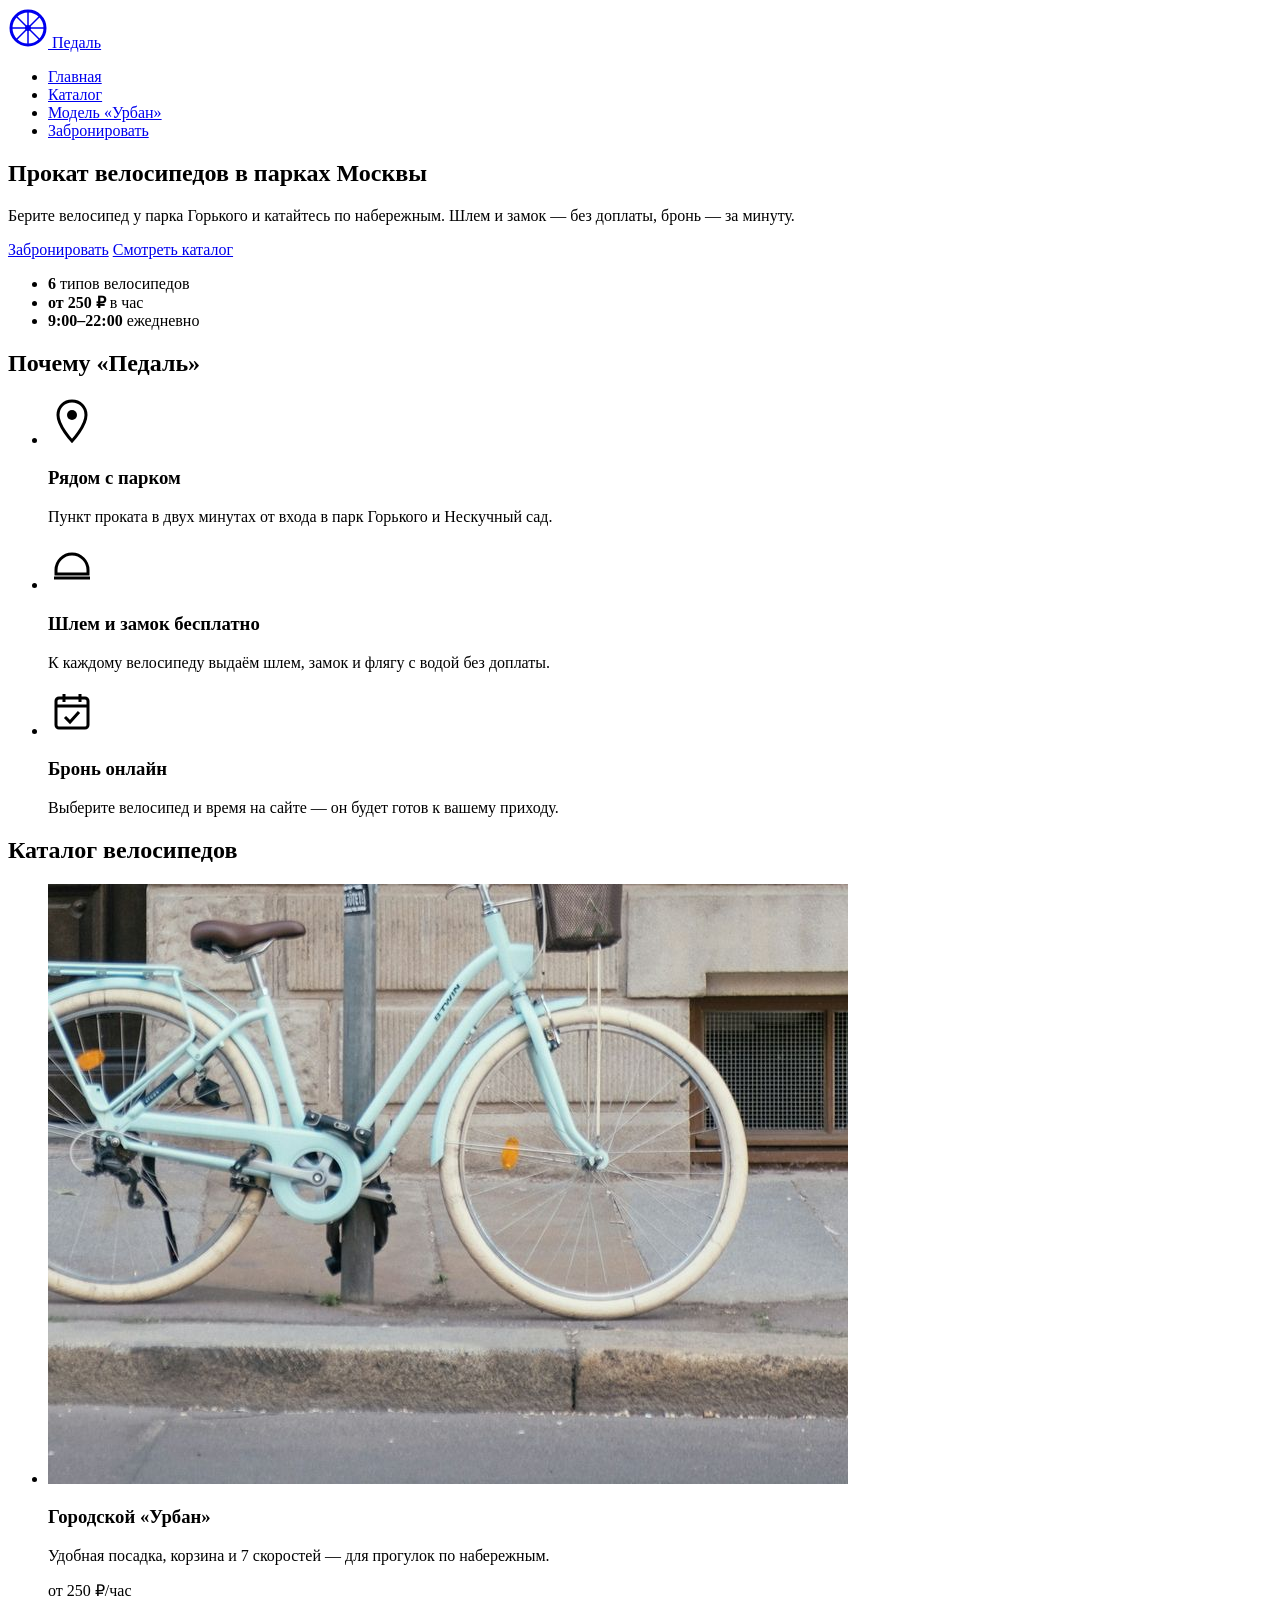
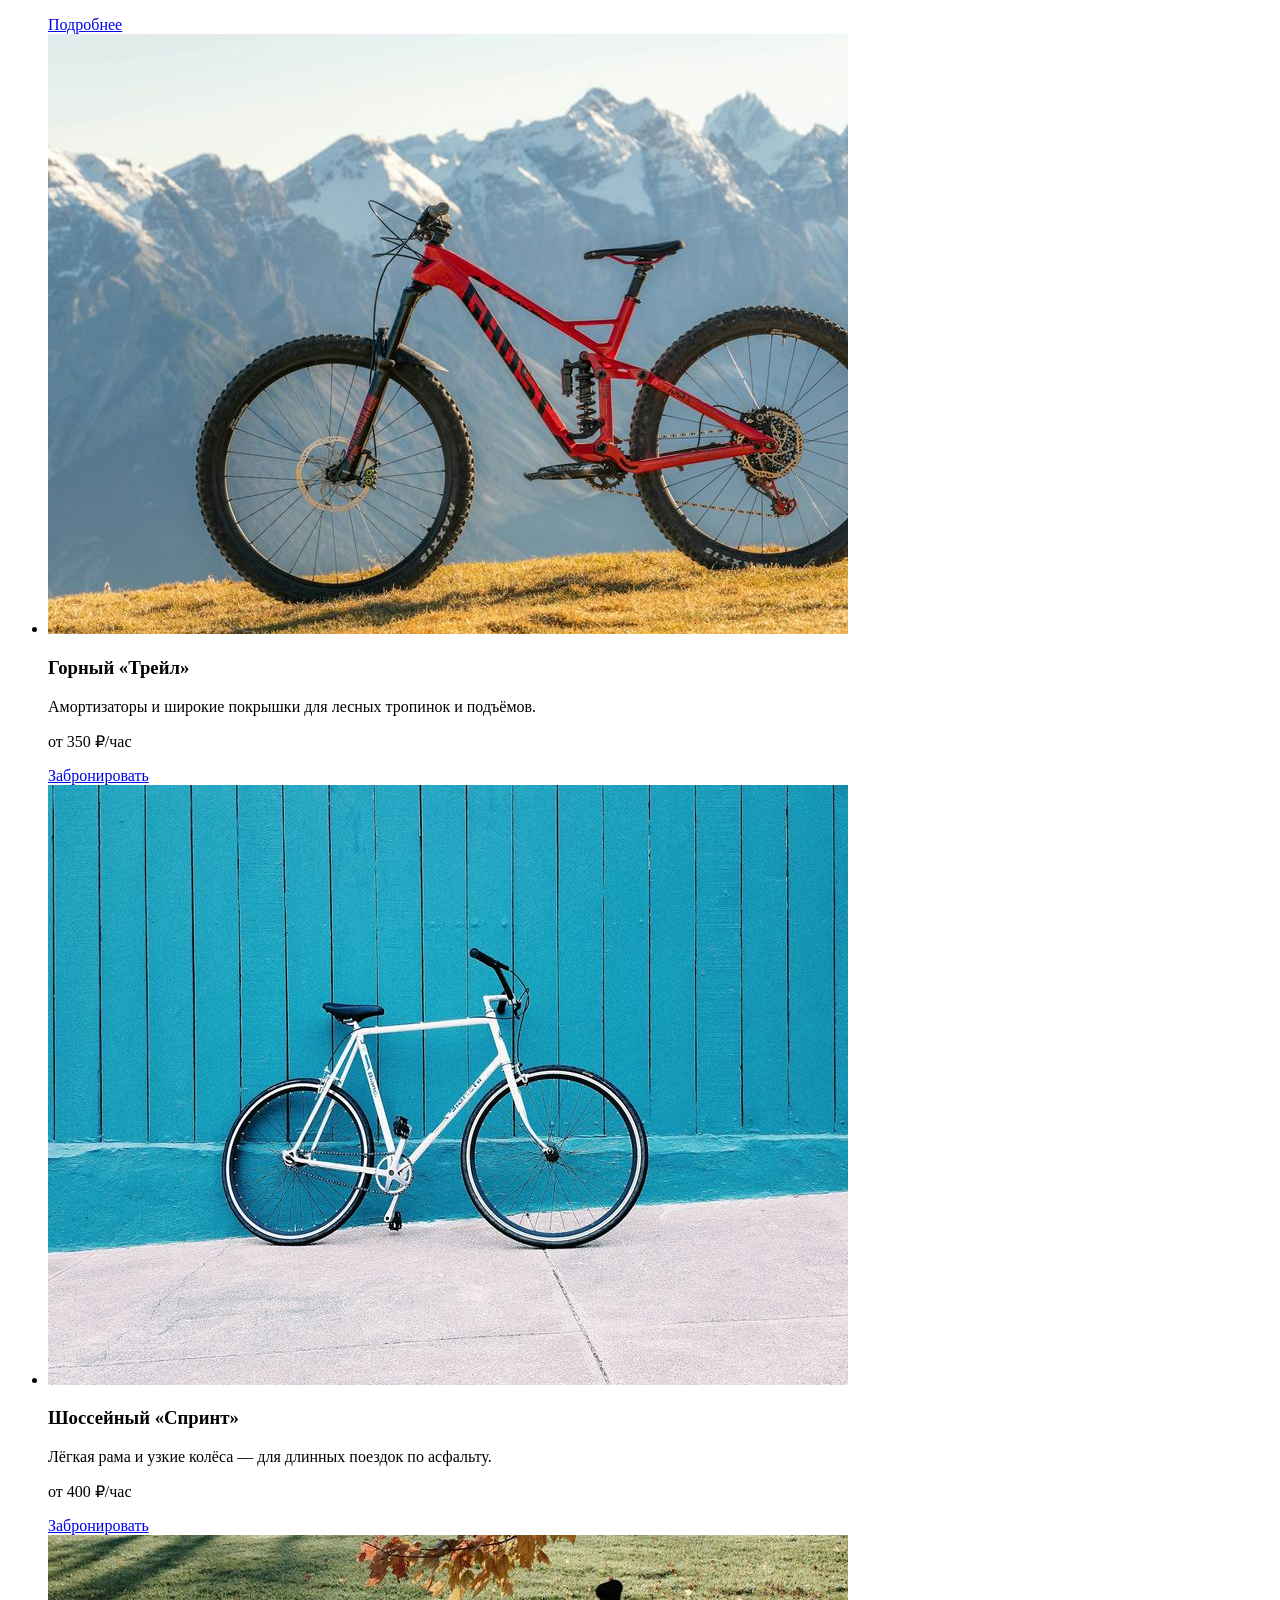
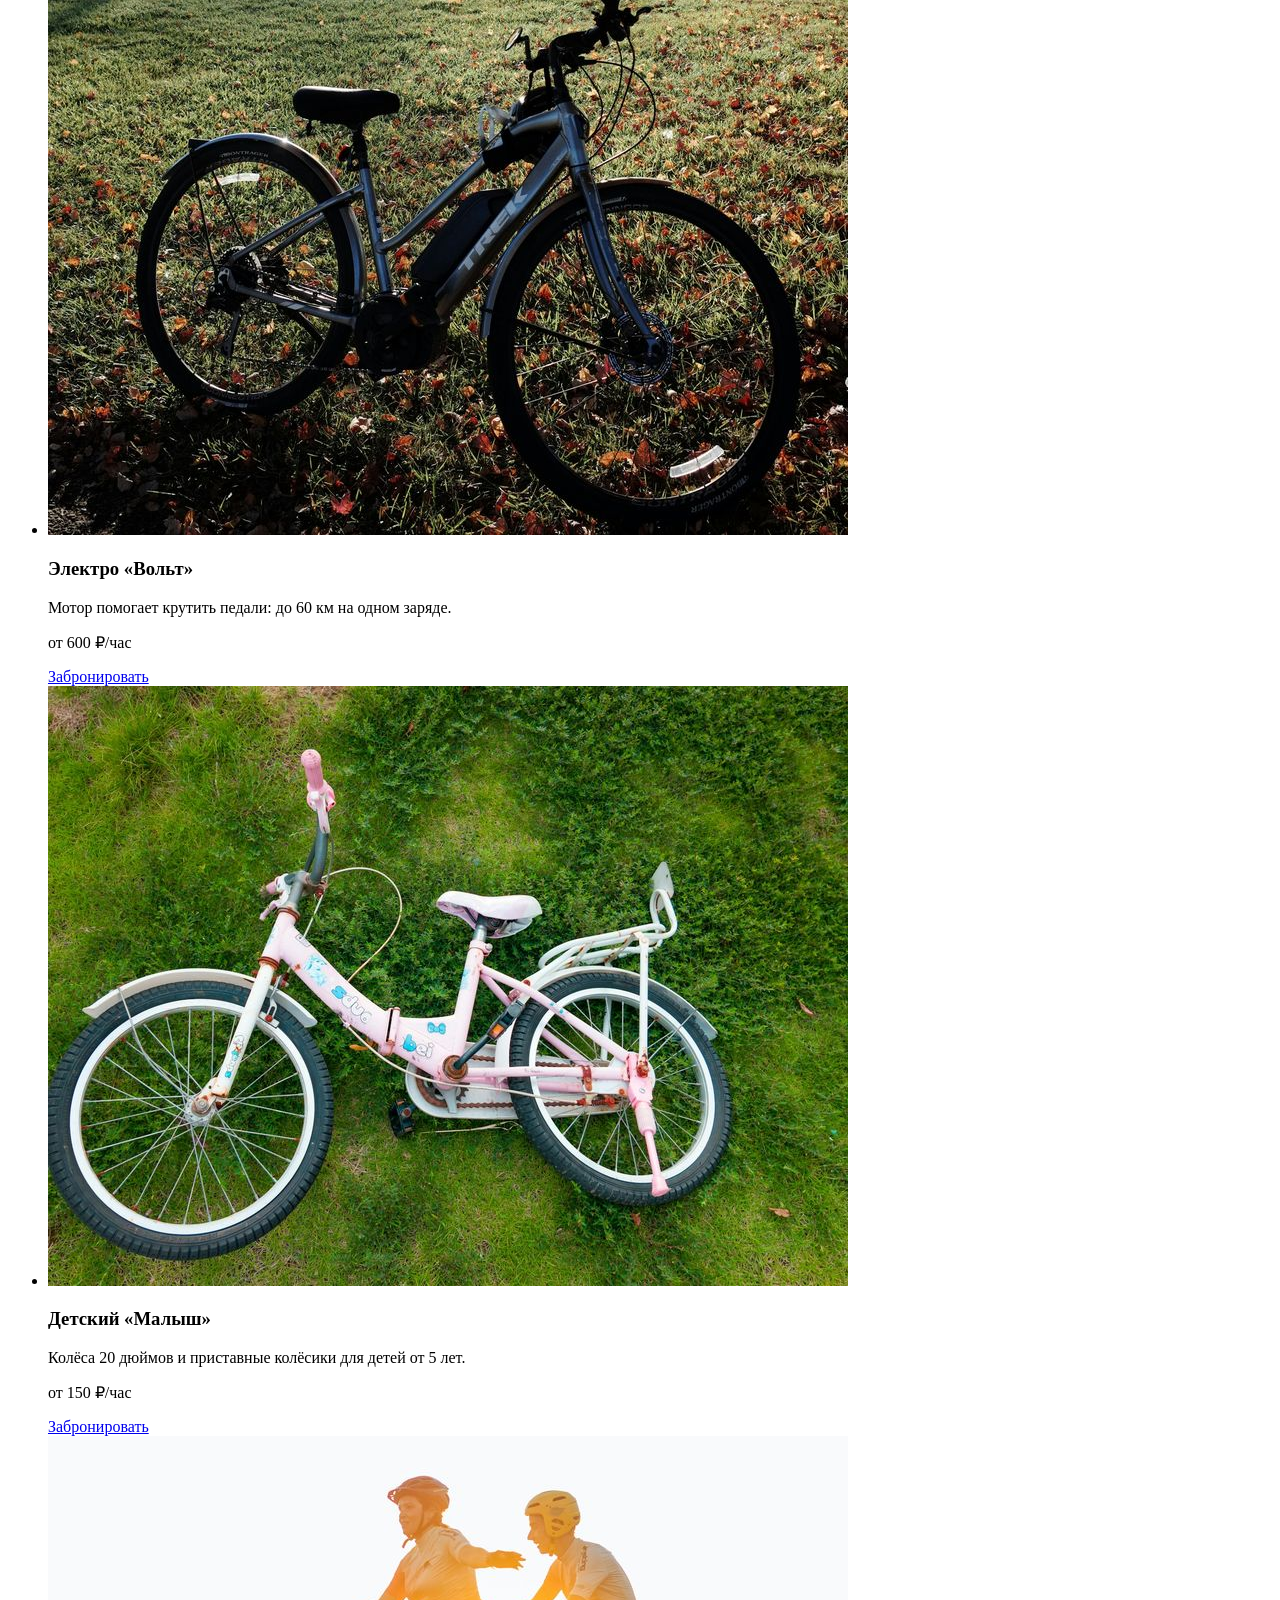
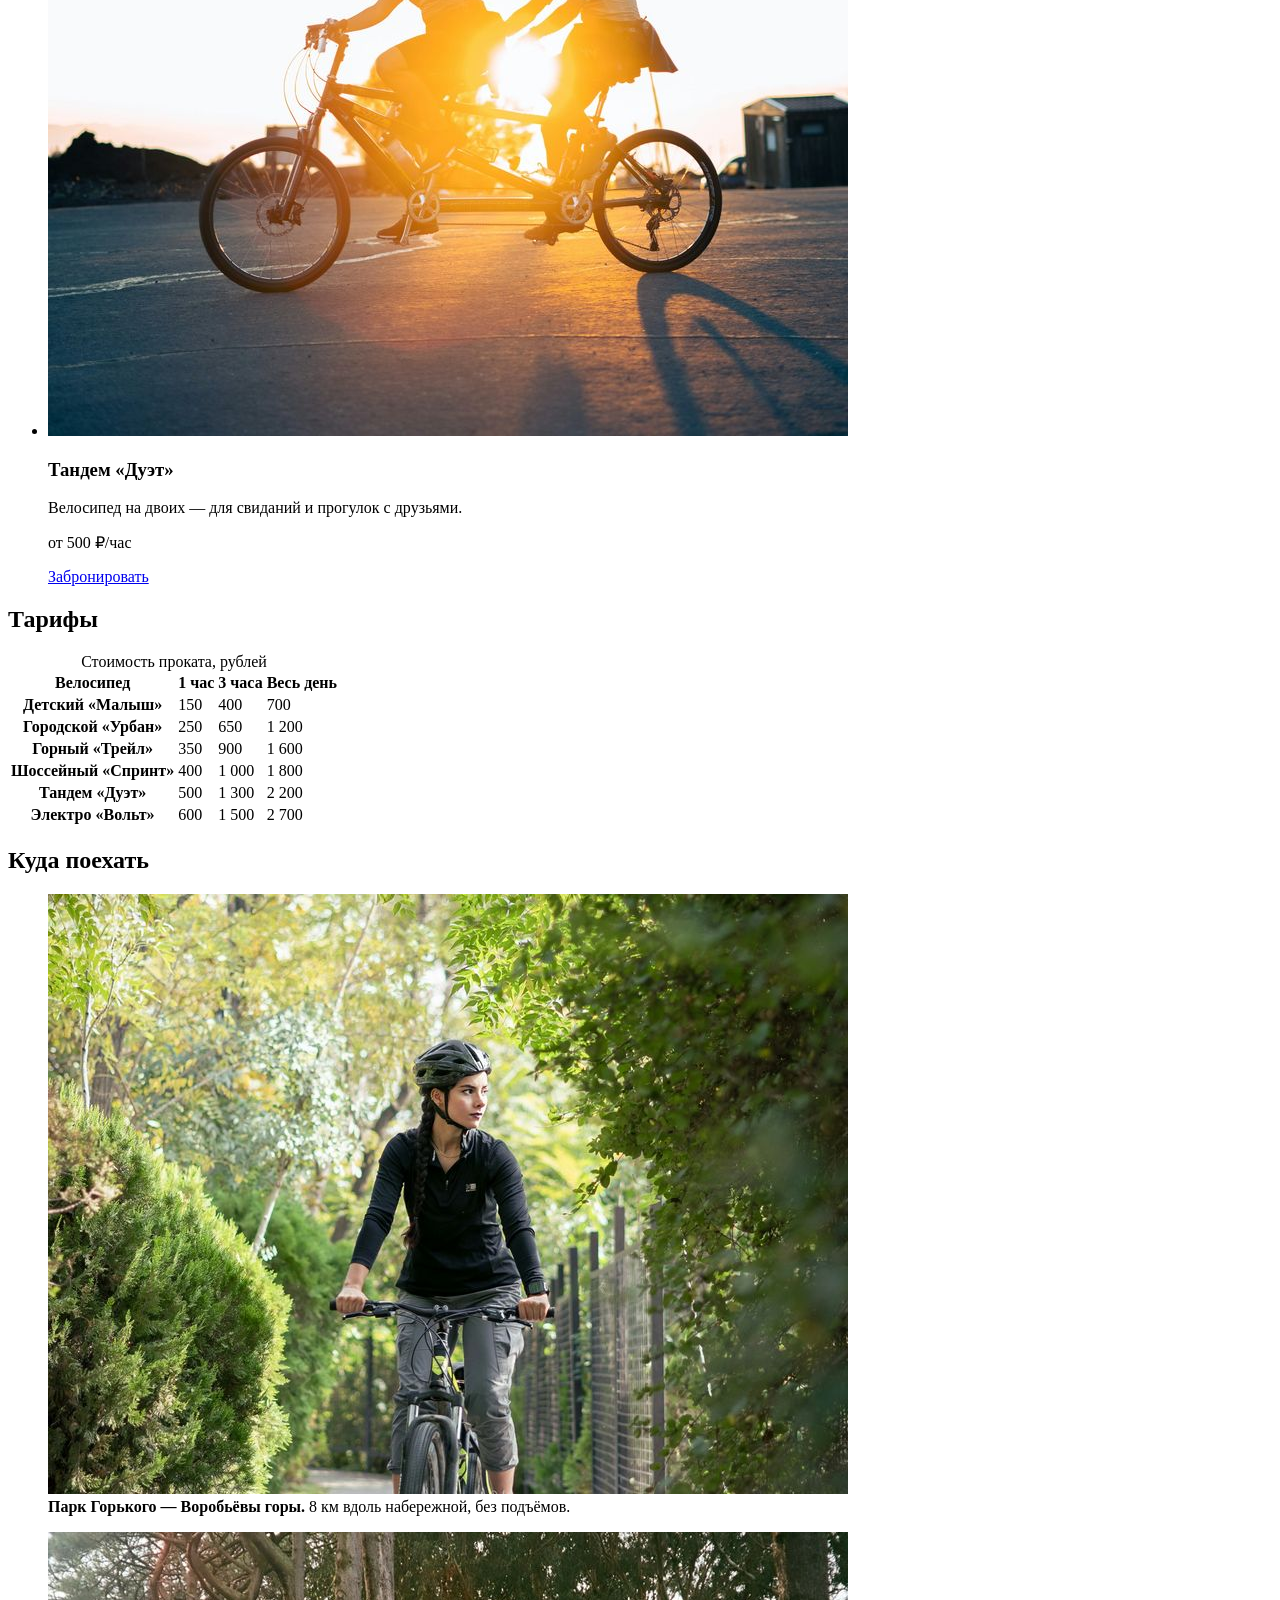
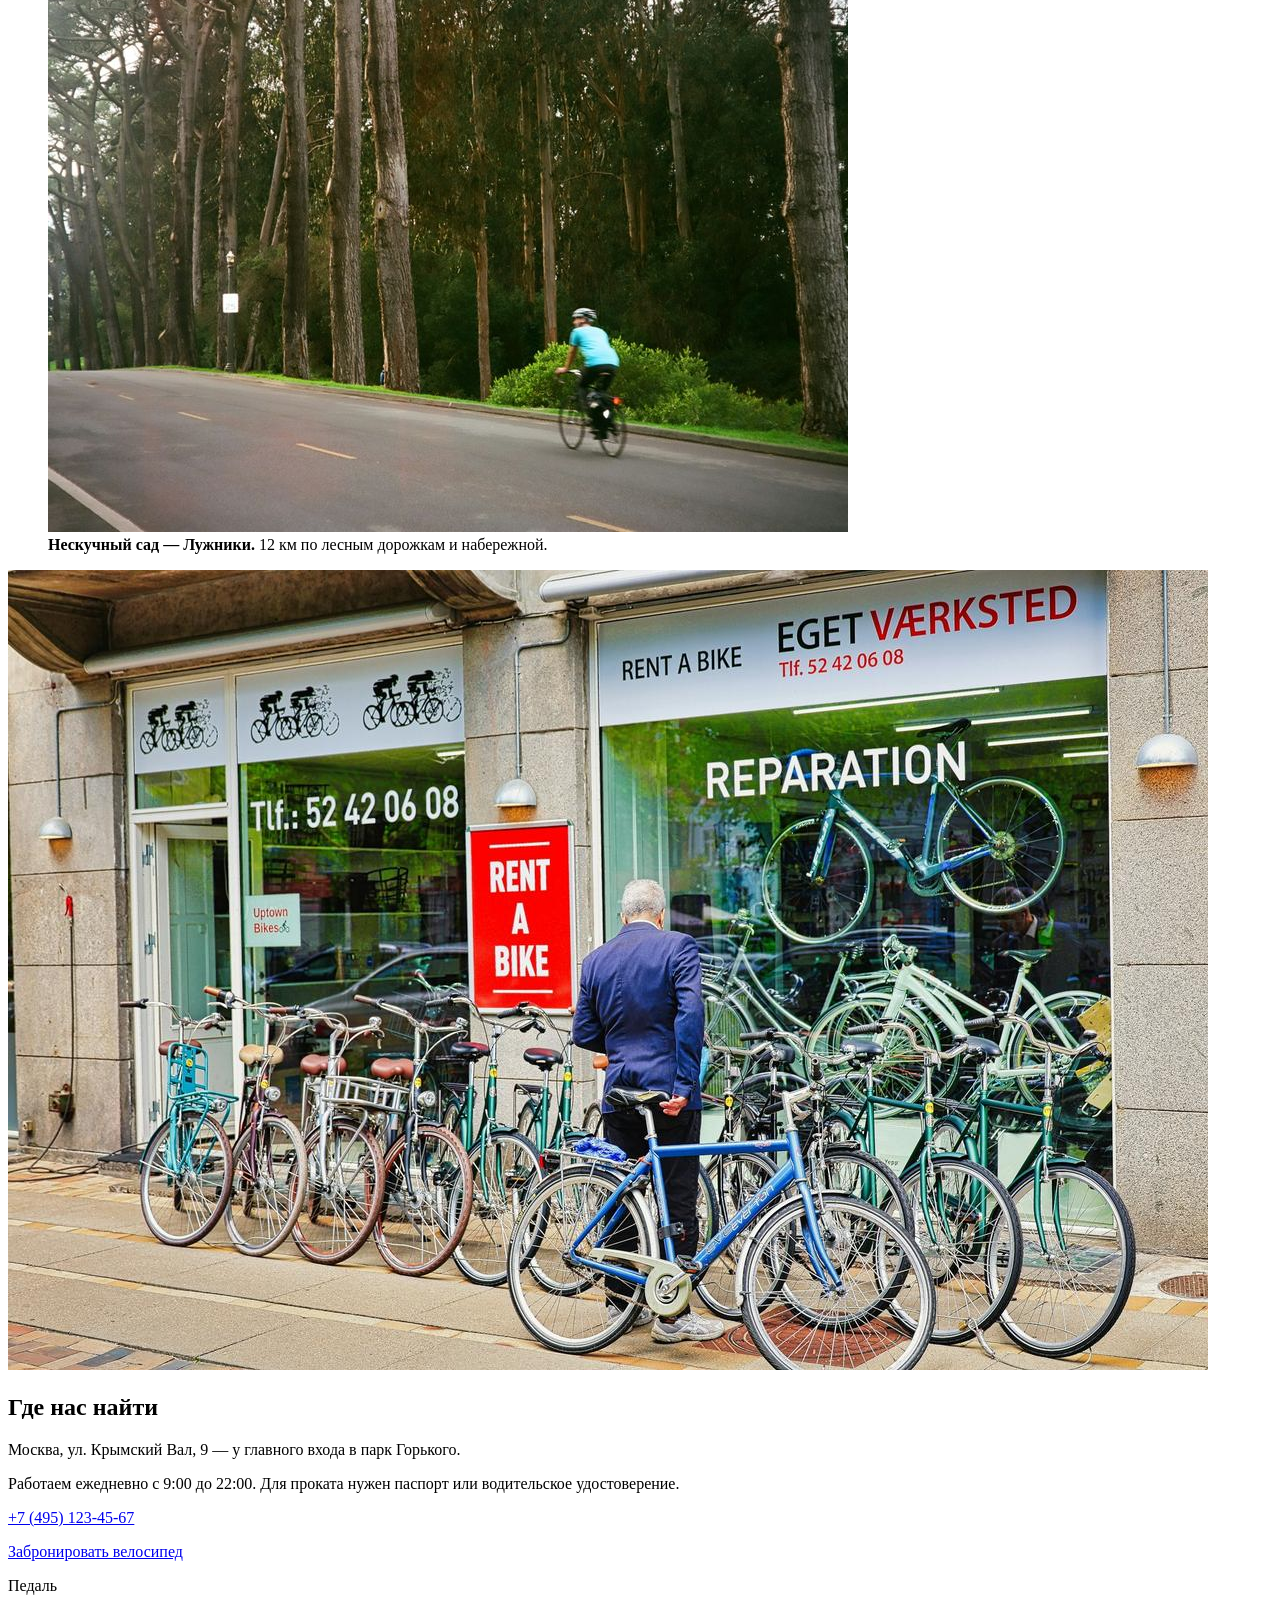
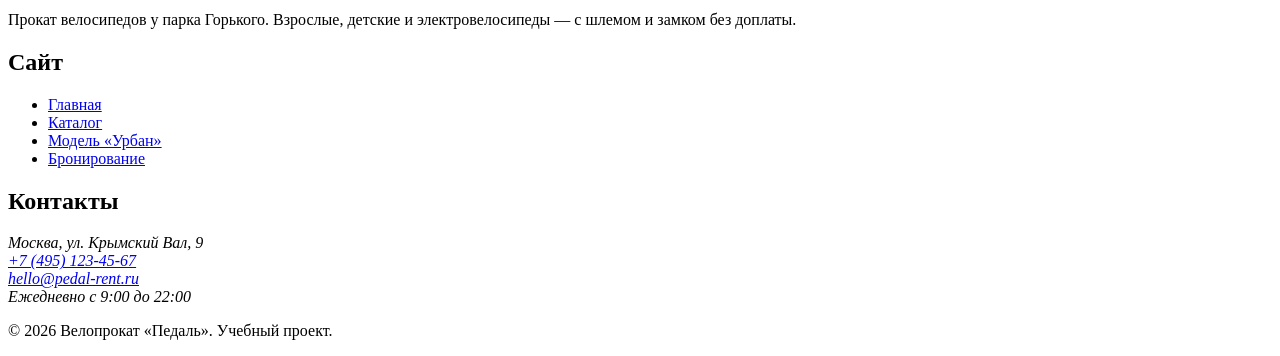
==== index.html @ 9c1953a8 "Структура проекта: главная страница и изображения" ====
<!DOCTYPE html>
<html lang="ru">
<head>
  <meta charset="utf-8">
  <meta name="viewport" content="width=device-width, initial-scale=1">
  <meta name="description" content="Велопрокат «Педаль» у парка Горького: городские, горные, детские и электровелосипеды. Онлайн-бронирование.">
  <title>Педаль — прокат велосипедов в Москве</title>
</head>
<body>
  <header class="header">
    <div class="container header-inner">
      <a class="logo" href="index.html" aria-label="Педаль — на главную">
        <svg class="logo-wheel" width="40" height="40" viewBox="0 0 40 40" aria-hidden="true">
          <circle cx="20" cy="20" r="17" fill="none" stroke="currentColor" stroke-width="3"/>
          <circle cx="20" cy="20" r="3" fill="currentColor"/>
          <path d="M20 3v34M3 20h34M8 8l24 24M32 8L8 32" stroke="currentColor" stroke-width="1.5"/>
        </svg>
        <span class="logo-text">Педаль</span>
      </a>
      <nav class="nav" aria-label="Основное меню">
        <ul class="nav-list">
          <li><a class="nav-link" href="index.html" aria-current="page">Главная</a></li>
          <li><a class="nav-link" href="index.html#catalog">Каталог</a></li>
          <li><a class="nav-link" href="bike.html">Модель «Урбан»</a></li>
          <li><a class="nav-link nav-link-accent" href="booking.html">Забронировать</a></li>
        </ul>
      </nav>
    </div>
  </header>

  <main id="main">
    <section class="hero" aria-labelledby="hero-title">
      <div class="container hero-inner">
        <h1 class="hero-title" id="hero-title">Прокат велосипедов в парках Москвы</h1>
        <p class="hero-text">Берите велосипед у парка Горького и катайтесь по набережным. Шлем и замок — без доплаты, бронь — за минуту.</p>
        <div class="hero-buttons">
          <a class="button button-accent" href="booking.html">Забронировать</a>
          <a class="button button-light" href="#catalog">Смотреть каталог</a>
        </div>
        <ul class="hero-facts">
          <li><b>6</b> типов велосипедов</li>
          <li><b>от 250 ₽</b> в час</li>
          <li><b>9:00–22:00</b> ежедневно</li>
        </ul>
      </div>
    </section>

    <section class="section advantages" aria-labelledby="advantages-title">
      <div class="container">
        <h2 class="section-title" id="advantages-title">Почему «Педаль»</h2>
        <ul class="advantages-list">
          <li class="advantage">
            <svg class="advantage-icon" width="48" height="48" viewBox="0 0 48 48" aria-hidden="true">
              <path d="M24 4c-8 0-14 6-14 14 0 11 14 26 14 26s14-15 14-26c0-8-6-14-14-14z" fill="none" stroke="currentColor" stroke-width="3"/>
              <circle cx="24" cy="18" r="5" fill="currentColor"/>
            </svg>
            <h3 class="advantage-title">Рядом с парком</h3>
            <p class="advantage-text">Пункт проката в двух минутах от входа в парк Горького и Нескучный сад.</p>
          </li>
          <li class="advantage">
            <svg class="advantage-icon" width="48" height="48" viewBox="0 0 48 48" aria-hidden="true">
              <path d="M8 28a16 16 0 0 1 32 0v4H8z" fill="none" stroke="currentColor" stroke-width="3"/>
              <path d="M6 36h36" stroke="currentColor" stroke-width="3"/>
            </svg>
            <h3 class="advantage-title">Шлем и замок бесплатно</h3>
            <p class="advantage-text">К каждому велосипеду выдаём шлем, замок и флягу с водой без доплаты.</p>
          </li>
          <li class="advantage">
            <svg class="advantage-icon" width="48" height="48" viewBox="0 0 48 48" aria-hidden="true">
              <rect x="8" y="10" width="32" height="30" rx="3" fill="none" stroke="currentColor" stroke-width="3"/>
              <path d="M8 18h32M16 6v8M32 6v8M17 29l5 5 9-10" fill="none" stroke="currentColor" stroke-width="3"/>
            </svg>
            <h3 class="advantage-title">Бронь онлайн</h3>
            <p class="advantage-text">Выберите велосипед и время на сайте — он будет готов к вашему приходу.</p>
          </li>
        </ul>
      </div>
    </section>

    <section class="section catalog" id="catalog" aria-labelledby="catalog-title">
      <div class="container">
        <h2 class="section-title" id="catalog-title">Каталог велосипедов</h2>
        <ul class="catalog-grid">
          <li>
            <article class="bike-card">
              <img class="bike-card-image" src="images/bike-city.jpg" alt="Мятный городской велосипед с корзиной у дома" width="800" height="600" loading="lazy">
              <div class="bike-card-body">
                <h3 class="bike-card-title">Городской «Урбан»</h3>
                <p class="bike-card-text">Удобная посадка, корзина и 7 скоростей — для прогулок по набережным.</p>
                <p class="bike-card-price">от 250 ₽/час</p>
                <a class="button button-small" href="bike.html">Подробнее</a>
              </div>
            </article>
          </li>
          <li>
            <article class="bike-card">
              <img class="bike-card-image" src="images/bike-mountain.jpg" alt="Красный горный велосипед на фоне гор" width="800" height="600" loading="lazy">
              <div class="bike-card-body">
                <h3 class="bike-card-title">Горный «Трейл»</h3>
                <p class="bike-card-text">Амортизаторы и широкие покрышки для лесных тропинок и подъёмов.</p>
                <p class="bike-card-price">от 350 ₽/час</p>
                <a class="button button-small button-outline" href="booking.html">Забронировать</a>
              </div>
            </article>
          </li>
          <li>
            <article class="bike-card">
              <img class="bike-card-image" src="images/bike-road.jpg" alt="Белый шоссейный велосипед у бирюзовой стены" width="800" height="600" loading="lazy">
              <div class="bike-card-body">
                <h3 class="bike-card-title">Шоссейный «Спринт»</h3>
                <p class="bike-card-text">Лёгкая рама и узкие колёса — для длинных поездок по асфальту.</p>
                <p class="bike-card-price">от 400 ₽/час</p>
                <a class="button button-small button-outline" href="booking.html">Забронировать</a>
              </div>
            </article>
          </li>
          <li>
            <article class="bike-card">
              <img class="bike-card-image" src="images/bike-electric.jpg" alt="Электровелосипед под деревом с осенней листвой" width="800" height="600" loading="lazy">
              <div class="bike-card-body">
                <h3 class="bike-card-title">Электро «Вольт»</h3>
                <p class="bike-card-text">Мотор помогает крутить педали: до 60 км на одном заряде.</p>
                <p class="bike-card-price">от 600 ₽/час</p>
                <a class="button button-small button-outline" href="booking.html">Забронировать</a>
              </div>
            </article>
          </li>
          <li>
            <article class="bike-card">
              <img class="bike-card-image" src="images/bike-kids.jpg" alt="Розовый детский велосипед на траве" width="800" height="600" loading="lazy">
              <div class="bike-card-body">
                <h3 class="bike-card-title">Детский «Малыш»</h3>
                <p class="bike-card-text">Колёса 20 дюймов и приставные колёсики для детей от 5 лет.</p>
                <p class="bike-card-price">от 150 ₽/час</p>
                <a class="button button-small button-outline" href="booking.html">Забронировать</a>
              </div>
            </article>
          </li>
          <li>
            <article class="bike-card">
              <img class="bike-card-image" src="images/bike-tandem.jpg" alt="Пара едет на тандеме на закате" width="800" height="600" loading="lazy">
              <div class="bike-card-body">
                <h3 class="bike-card-title">Тандем «Дуэт»</h3>
                <p class="bike-card-text">Велосипед на двоих — для свиданий и прогулок с друзьями.</p>
                <p class="bike-card-price">от 500 ₽/час</p>
                <a class="button button-small button-outline" href="booking.html">Забронировать</a>
              </div>
            </article>
          </li>
        </ul>
      </div>
    </section>

    <section class="section tariffs" aria-labelledby="tariffs-title">
      <div class="container">
        <h2 class="section-title" id="tariffs-title">Тарифы</h2>
        <div class="table-wrap">
          <table class="tariffs-table">
            <caption>Стоимость проката, рублей</caption>
            <thead>
              <tr>
                <th scope="col">Велосипед</th>
                <th scope="col">1 час</th>
                <th scope="col">3 часа</th>
                <th scope="col">Весь день</th>
              </tr>
            </thead>
            <tbody>
              <tr><th scope="row">Детский «Малыш»</th><td>150</td><td>400</td><td>700</td></tr>
              <tr><th scope="row">Городской «Урбан»</th><td>250</td><td>650</td><td>1 200</td></tr>
              <tr><th scope="row">Горный «Трейл»</th><td>350</td><td>900</td><td>1 600</td></tr>
              <tr><th scope="row">Шоссейный «Спринт»</th><td>400</td><td>1 000</td><td>1 800</td></tr>
              <tr><th scope="row">Тандем «Дуэт»</th><td>500</td><td>1 300</td><td>2 200</td></tr>
              <tr><th scope="row">Электро «Вольт»</th><td>600</td><td>1 500</td><td>2 700</td></tr>
            </tbody>
          </table>
        </div>
      </div>
    </section>

    <section class="section routes" aria-labelledby="routes-title">
      <div class="container">
        <h2 class="section-title" id="routes-title">Куда поехать</h2>
        <div class="routes-grid">
          <figure class="route">
            <img src="images/route-park.jpg" alt="Девушка в шлеме едет на велосипеде по зелёной аллее" width="800" height="600" loading="lazy">
            <figcaption><b>Парк Горького — Воробьёвы горы.</b> 8 км вдоль набережной, без подъёмов.</figcaption>
          </figure>
          <figure class="route">
            <img src="images/route-forest.jpg" alt="Велосипедист на дороге среди высоких деревьев" width="800" height="600" loading="lazy">
            <figcaption><b>Нескучный сад — Лужники.</b> 12 км по лесным дорожкам и набережной.</figcaption>
          </figure>
        </div>
      </div>
    </section>

    <section class="section point" id="contacts" aria-labelledby="point-title">
      <div class="container point-inner">
        <img class="point-image" src="images/point.jpg" alt="Пункт проката с велосипедами у входа" width="1200" height="800" loading="lazy">
        <div class="point-info">
          <h2 class="section-title" id="point-title">Где нас найти</h2>
          <p>Москва, ул. Крымский Вал, 9 — у главного входа в парк Горького.</p>
          <p>Работаем ежедневно с 9:00 до 22:00. Для проката нужен паспорт или водительское удостоверение.</p>
          <p><a class="text-link" href="tel:+74951234567">+7 (495) 123-45-67</a></p>
          <a class="button" href="booking.html">Забронировать велосипед</a>
        </div>
      </div>
    </section>
  </main>

  <footer class="footer">
    <div class="container footer-inner">
      <div class="footer-col">
        <p class="footer-logo">Педаль</p>
        <p class="footer-text">Прокат велосипедов у парка Горького. Взрослые, детские и электровелосипеды — с шлемом и замком без доплаты.</p>
      </div>
      <nav class="footer-col" aria-label="Ссылки в подвале">
        <h2 class="footer-title">Сайт</h2>
        <ul class="footer-list">
          <li><a class="footer-link" href="index.html">Главная</a></li>
          <li><a class="footer-link" href="index.html#catalog">Каталог</a></li>
          <li><a class="footer-link" href="bike.html">Модель «Урбан»</a></li>
          <li><a class="footer-link" href="booking.html">Бронирование</a></li>
        </ul>
      </nav>
      <div class="footer-col">
        <h2 class="footer-title">Контакты</h2>
        <address class="footer-address">
          Москва, ул. Крымский Вал, 9<br>
          <a class="footer-link" href="tel:+74951234567">+7 (495) 123-45-67</a><br>
          <a class="footer-link" href="mailto:hello@pedal-rent.ru">hello@pedal-rent.ru</a><br>
          Ежедневно с 9:00 до 22:00
        </address>
      </div>
    </div>
    <p class="copyright">© 2026 Велопрокат «Педаль». Учебный проект.</p>
  </footer>
</body>
</html>
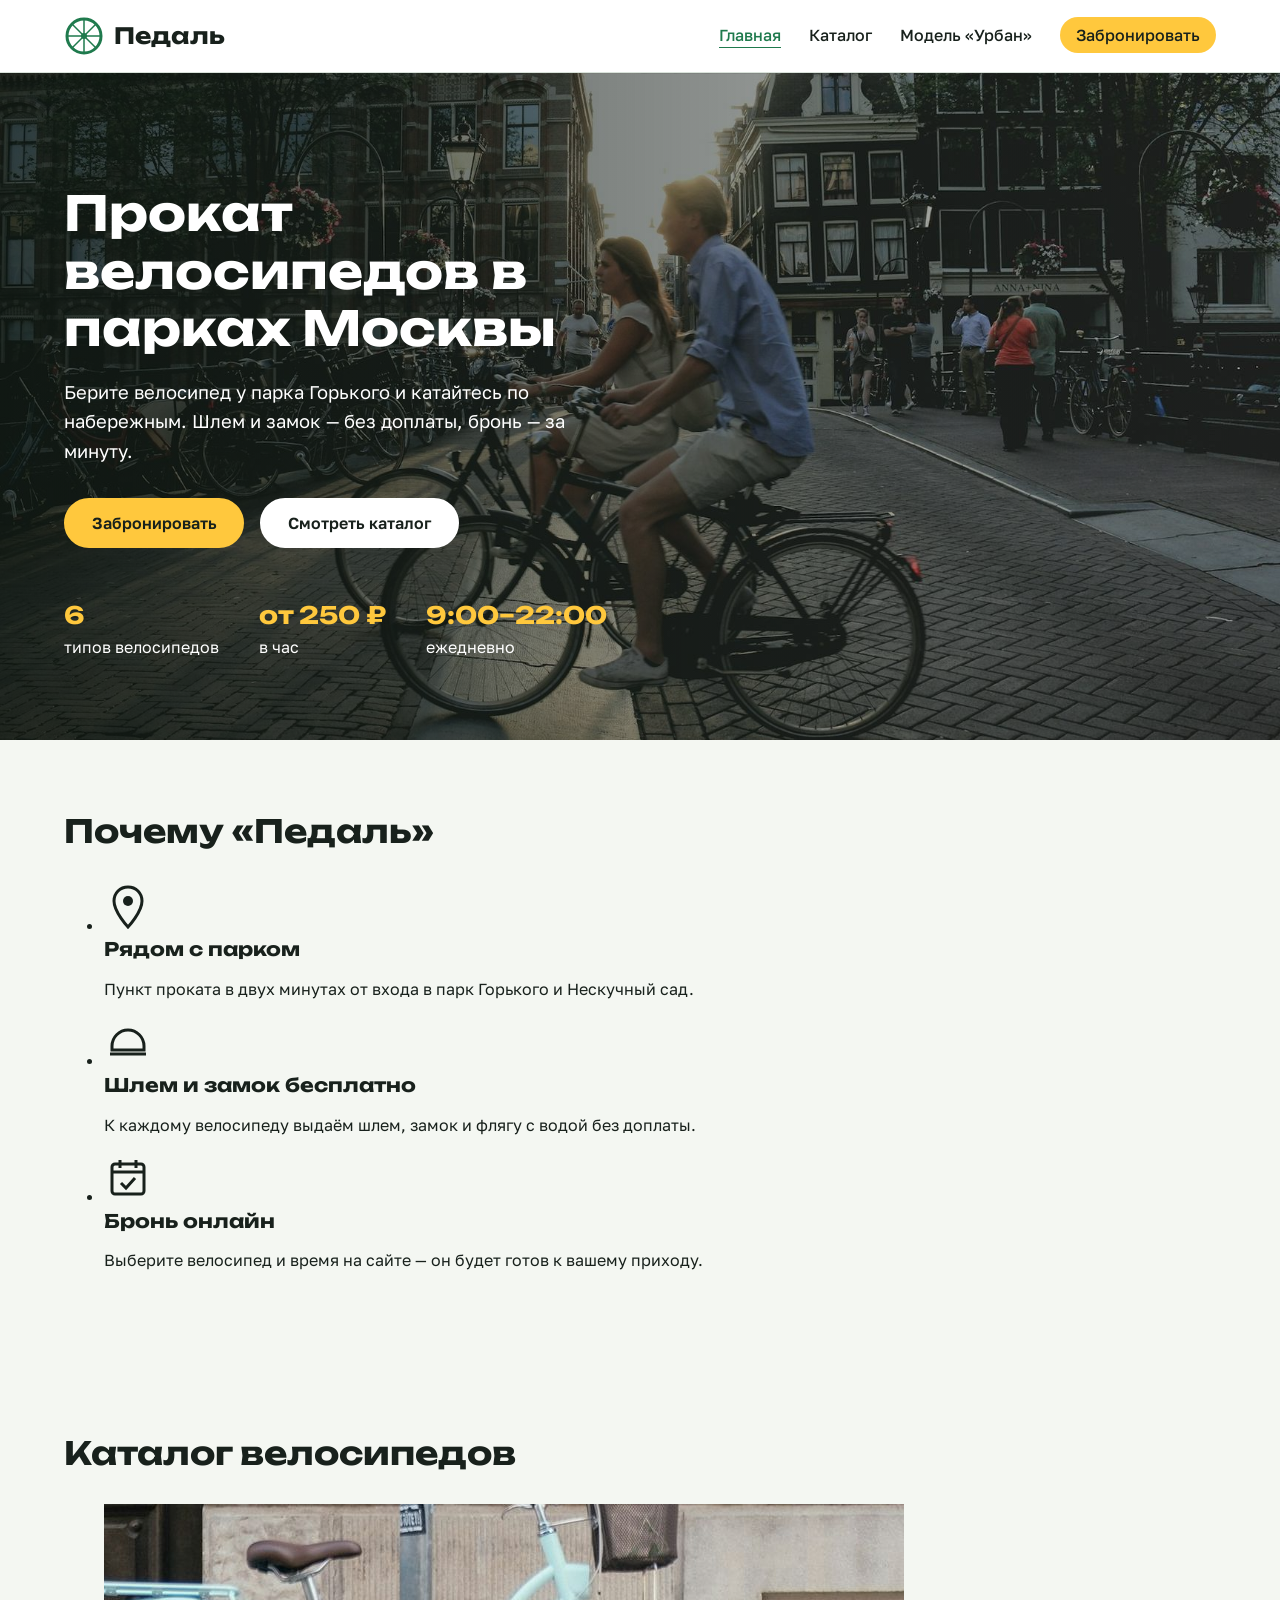
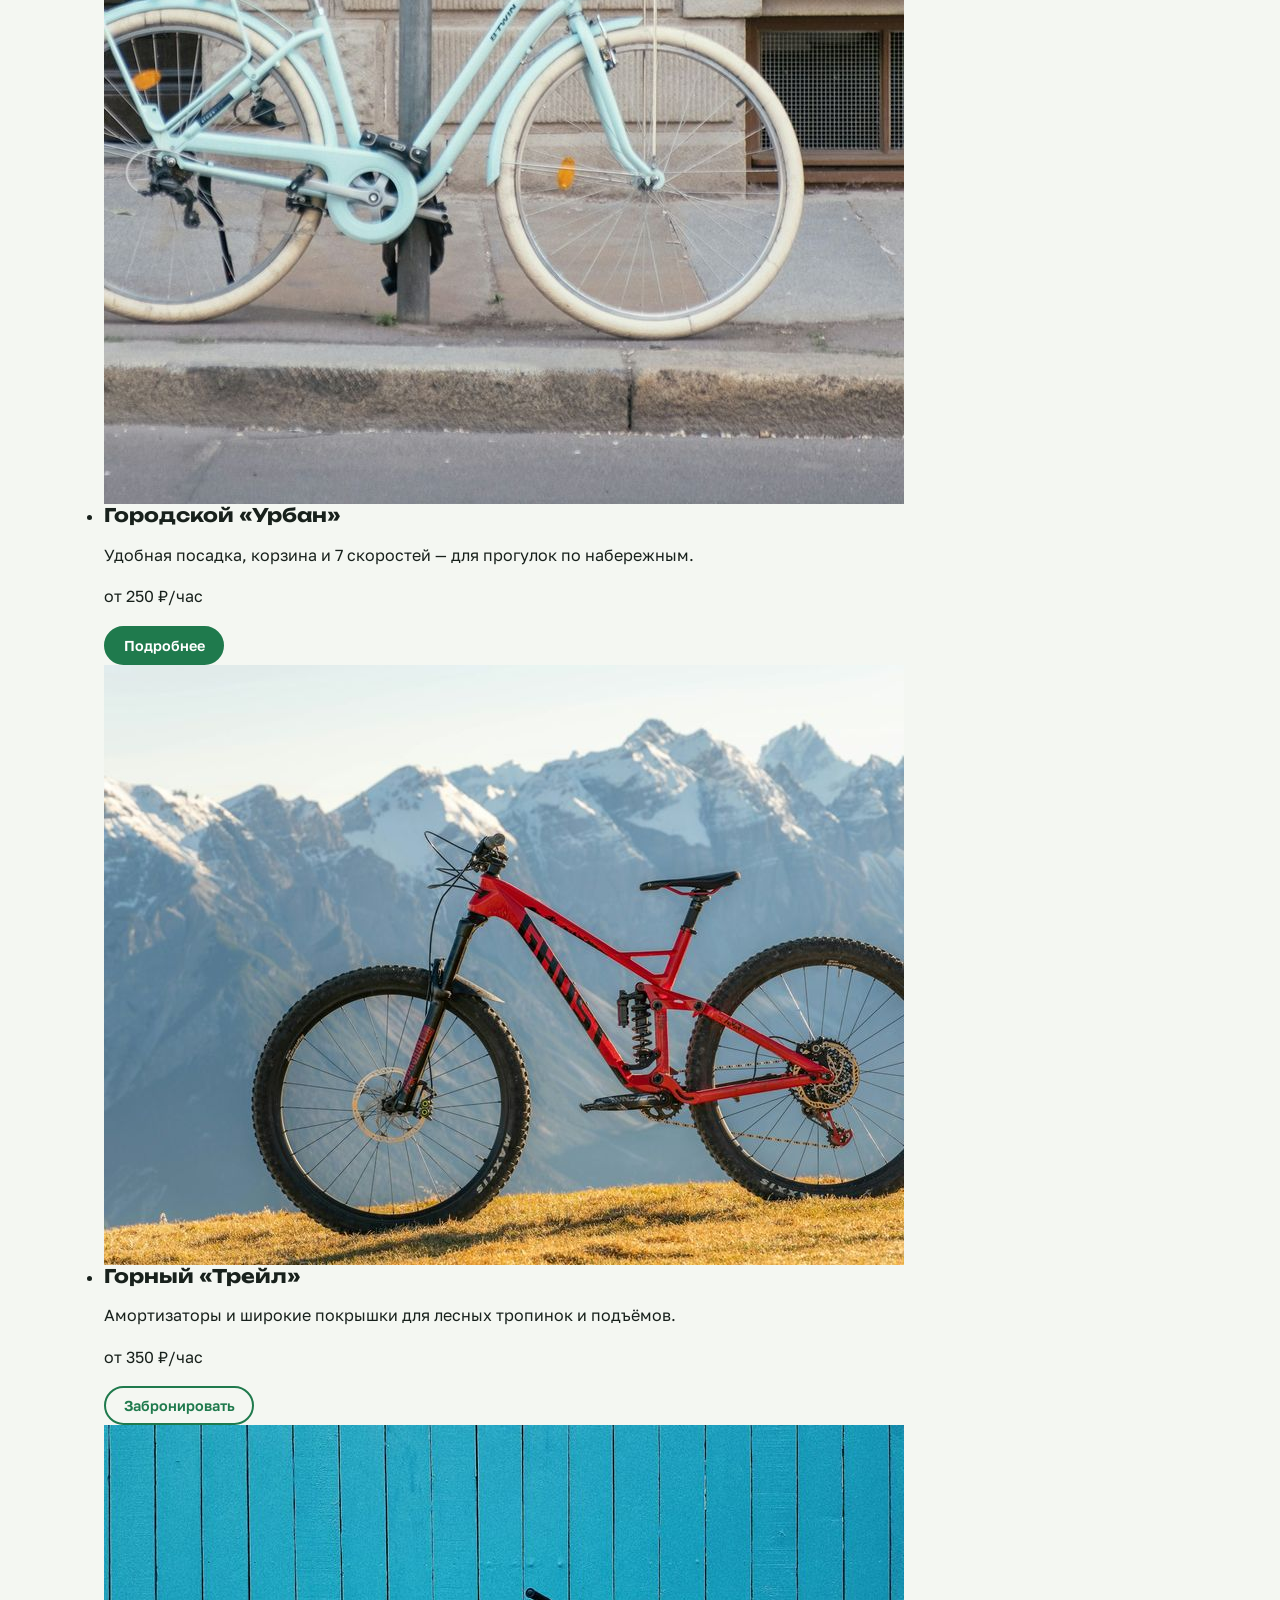
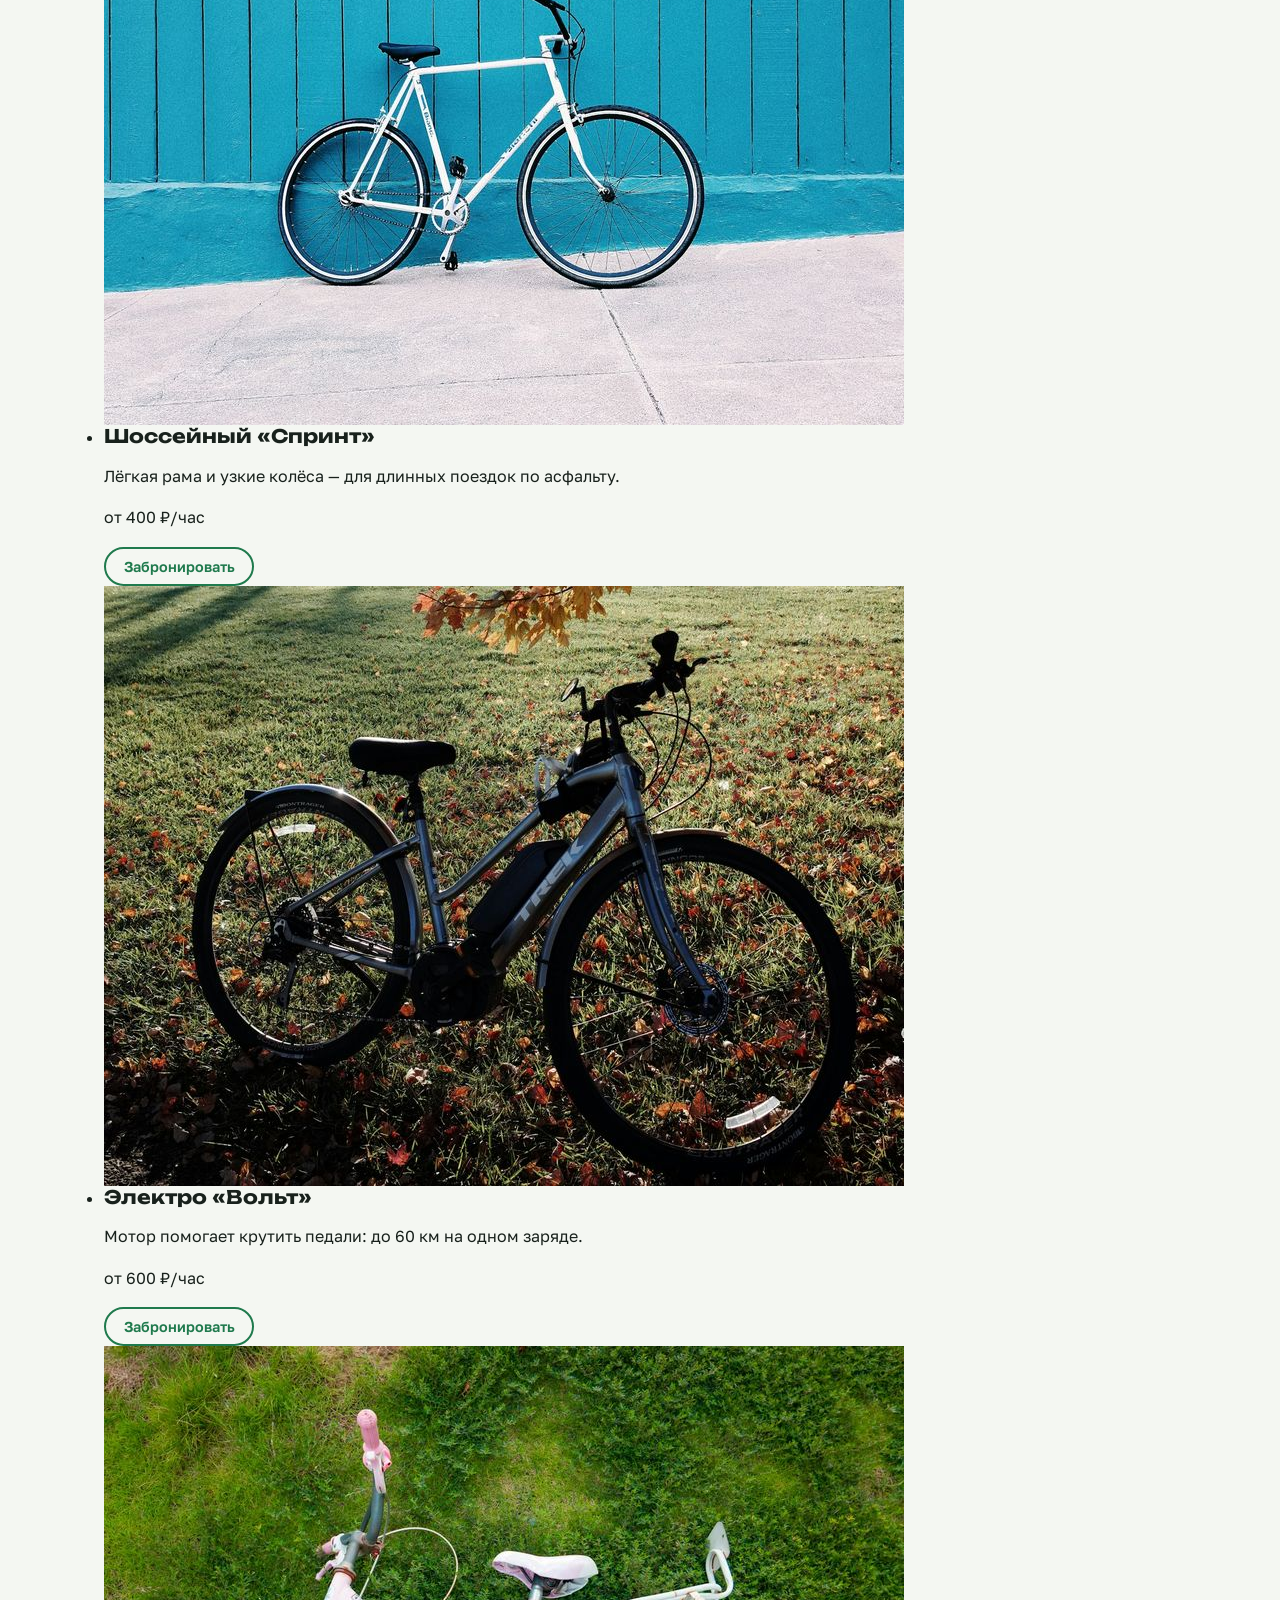
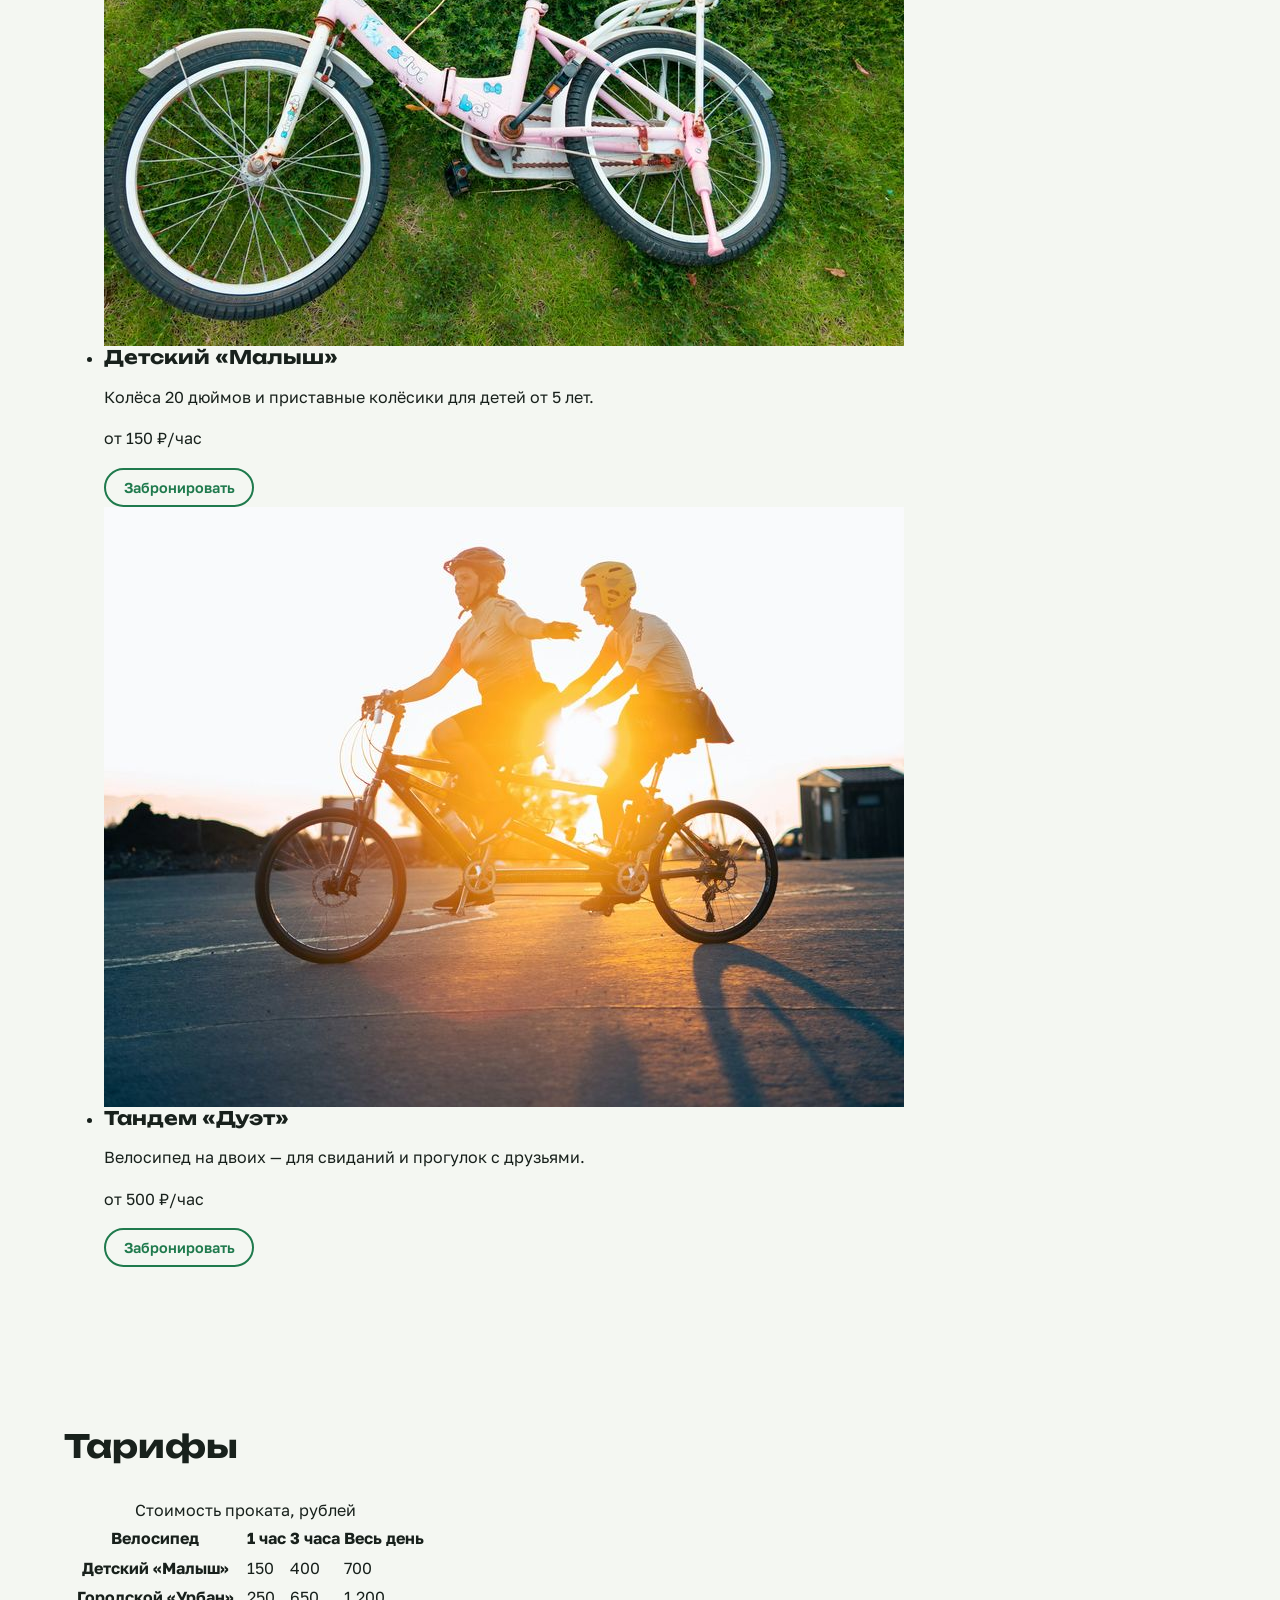
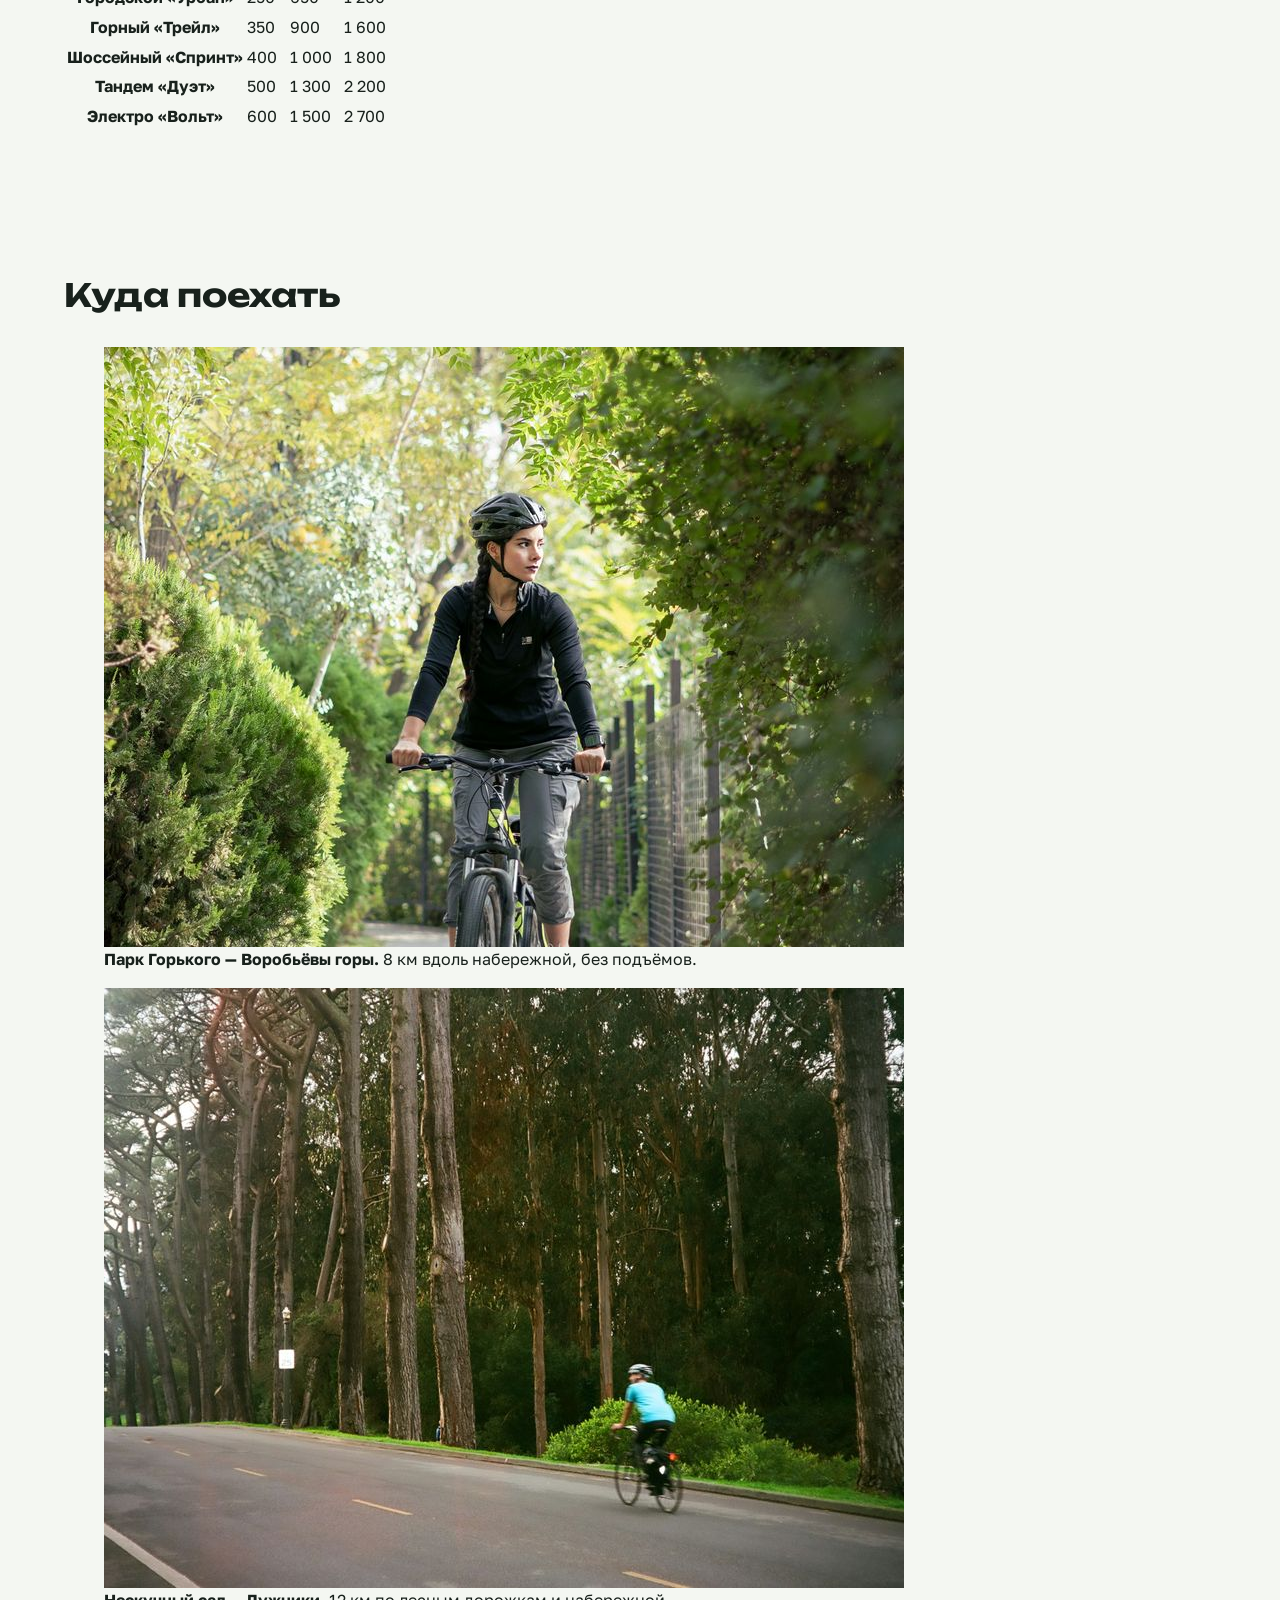
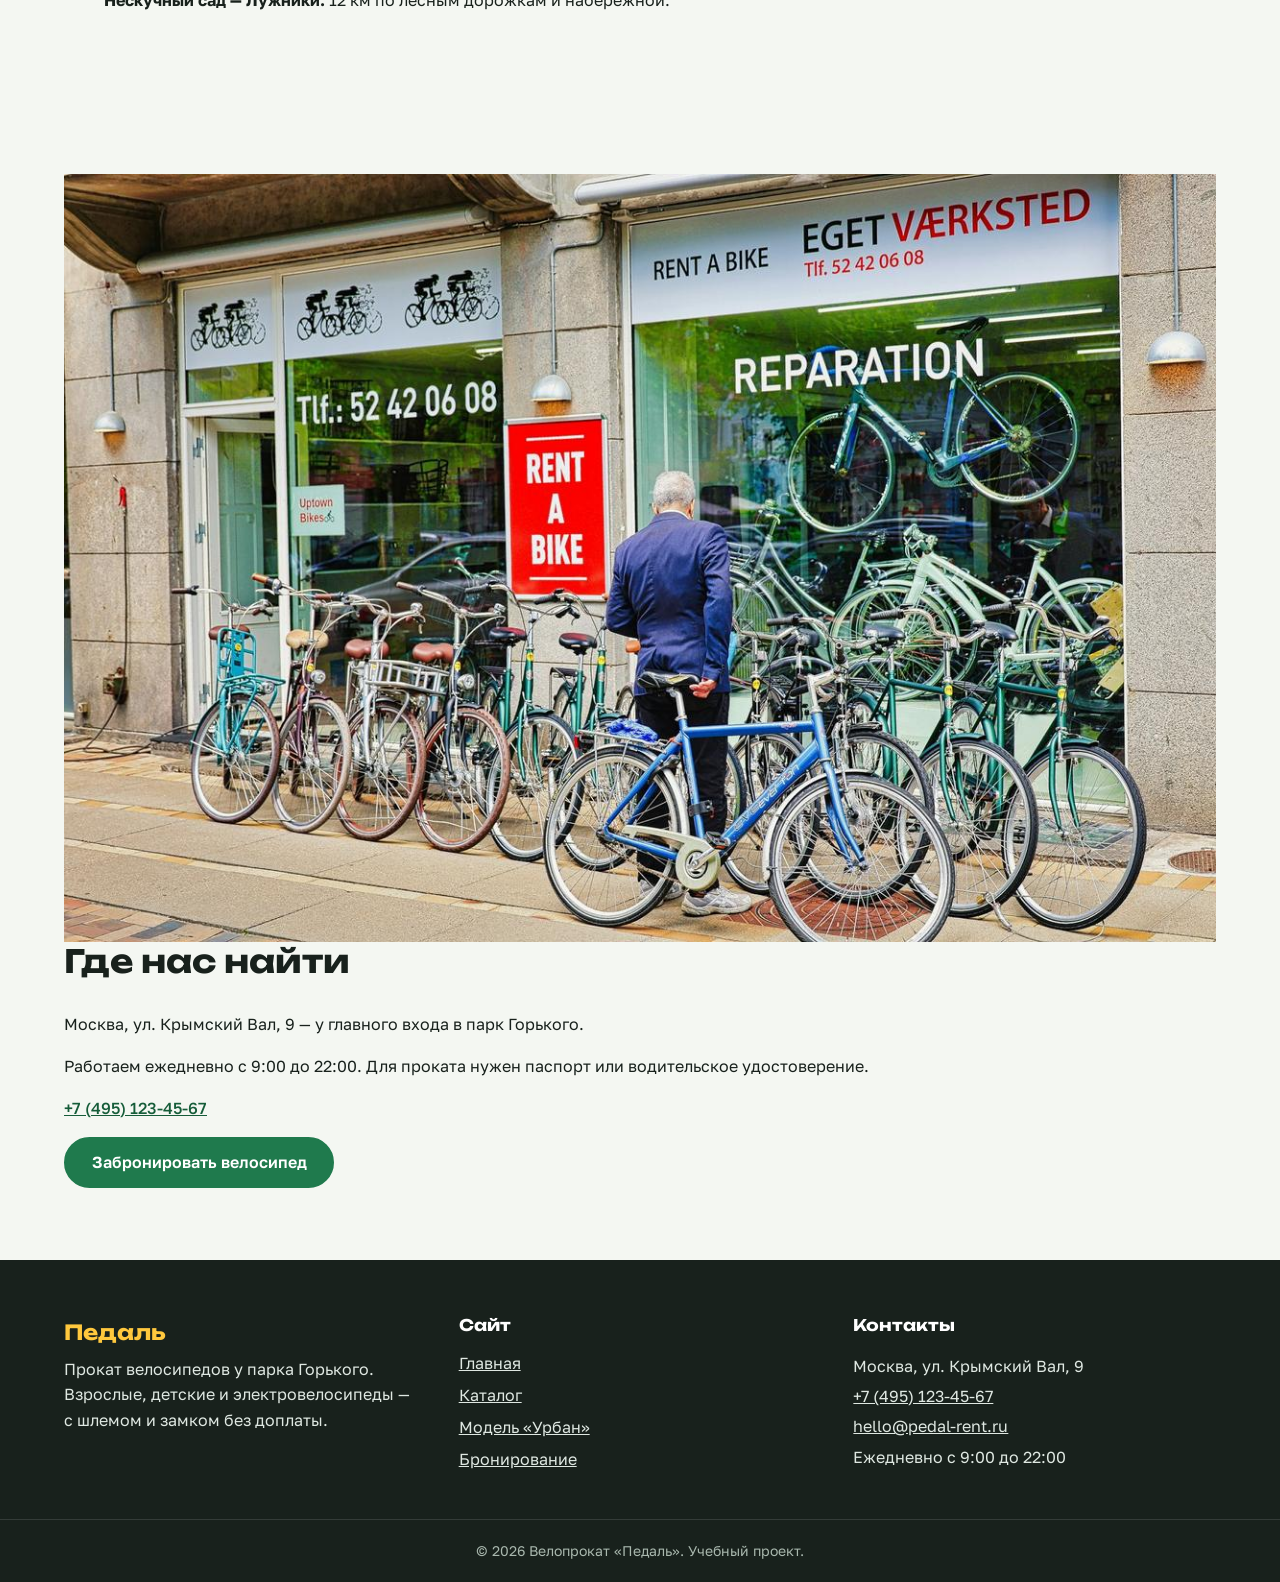
==== commit 5dbebef5: "Общие стили: цвета, шрифты, шапка, первый экран и подвал" ====
--- a/index.html
+++ b/index.html
@@ -5,6 +5,10 @@
   <meta name="viewport" content="width=device-width, initial-scale=1">
   <meta name="description" content="Велопрокат «Педаль» у парка Горького: городские, горные, детские и электровелосипеды. Онлайн-бронирование.">
   <title>Педаль — прокат велосипедов в Москве</title>
+  <link rel="preconnect" href="https://fonts.googleapis.com">
+  <link rel="preconnect" href="https://fonts.gstatic.com" crossorigin>
+  <link rel="stylesheet" href="https://fonts.googleapis.com/css2?family=Golos+Text:wght@400;500;600&amp;family=Unbounded:wght@500;700&amp;display=swap">
+  <link rel="stylesheet" href="css/style.css">
 </head>
 <body>
   <header class="header">
--- a/css/style.css
+++ b/css/style.css
@@ -0,0 +1,284 @@
+/* ==========================================================================
+   Велопрокат «Педаль» — стили сайта
+   ========================================================================== */
+
+/* ---------- Переменные: цвета и шрифты ---------- */
+:root {
+  --green: #1f7a4d;
+  --green-dark: #155c39;
+  --yellow: #ffc83d;
+  --ink: #18211c;
+  --muted: #55625b;
+  --bg: #f4f7f2;
+  --white: #fff;
+  --line: #d9e2da;
+  --radius: .75rem;
+  --shadow: 0 .5rem 1.5rem rgba(24, 33, 28, .1);
+  --font-head: 'Unbounded', 'Arial Black', sans-serif;
+  --font-body: 'Golos Text', Arial, sans-serif;
+}
+
+*,
+*::before,
+*::after {
+  box-sizing: border-box;
+}
+
+body {
+  margin: 0;
+  font-family: var(--font-body);
+  font-size: 1rem;
+  line-height: 1.6;
+  color: var(--ink);
+  background-color: var(--bg);
+}
+
+img,
+video {
+  display: block;
+  max-width: 100%;
+  height: auto;
+}
+
+h1,
+h2,
+h3 {
+  margin: 0;
+  font-family: var(--font-head);
+  font-weight: 700;
+  line-height: 1.2;
+}
+
+a {
+  color: inherit;
+}
+
+.container {
+  width: 100%;
+  max-width: 75rem;
+  margin: 0 auto;
+  padding: 0 1.5rem;
+}
+
+/* ---------- Шапка ---------- */
+.header {
+  position: sticky;
+  top: 0;
+  z-index: 10;
+  background-color: var(--white);
+  border-bottom: 1px solid var(--line);
+}
+
+.header-inner {
+  display: flex;
+  align-items: center;
+  justify-content: space-between;
+  gap: 1.5rem;
+  min-height: 4.5rem;
+}
+
+.logo {
+  display: flex;
+  align-items: center;
+  gap: .6rem;
+  color: var(--green);
+  text-decoration: none;
+}
+
+.logo-text {
+  font-family: var(--font-head);
+  font-size: 1.4rem;
+  font-weight: 700;
+  color: var(--ink);
+}
+
+.nav-list {
+  display: flex;
+  flex-wrap: wrap;
+  align-items: center;
+  gap: .5rem 1.75rem;
+  margin: 0;
+  padding: 0;
+  list-style: none;
+}
+
+.nav-link {
+  font-weight: 500;
+  text-decoration: none;
+}
+
+.nav-link[aria-current='page'] {
+  color: var(--green);
+  text-decoration: underline;
+  text-underline-offset: .35rem;
+}
+
+.nav-link-accent {
+  padding: .5rem 1rem;
+  color: var(--ink);
+  background-color: var(--yellow);
+  border-radius: 2rem;
+}
+
+/* ---------- Кнопки и ссылки ---------- */
+.button {
+  display: inline-block;
+  padding: .85rem 1.6rem;
+  font-family: inherit;
+  font-size: 1rem;
+  font-weight: 600;
+  line-height: 1.2;
+  text-align: center;
+  text-decoration: none;
+  color: var(--white);
+  background-color: var(--green);
+  border: 2px solid var(--green);
+  border-radius: 2rem;
+  cursor: pointer;
+}
+
+.button-accent {
+  color: var(--ink);
+  background-color: var(--yellow);
+  border-color: var(--yellow);
+}
+
+.button-light {
+  color: var(--ink);
+  background-color: var(--white);
+  border-color: var(--white);
+}
+
+.button-outline {
+  color: var(--green);
+  background-color: transparent;
+}
+
+.button-small {
+  padding: .55rem 1.1rem;
+  font-size: .9rem;
+}
+
+.text-link {
+  color: var(--green-dark);
+  font-weight: 500;
+}
+
+/* ---------- Первый экран ---------- */
+.hero {
+  padding: 7rem 0 5rem;
+  color: var(--white);
+  background-color: #2f4a3a;
+  background-image: linear-gradient(90deg, rgba(10, 20, 14, .75), rgba(10, 20, 14, .2)), url('../images/hero.jpg');
+  background-position: center;
+  background-size: cover;
+}
+
+.hero-title {
+  max-width: 40rem;
+  font-size: 3rem;
+}
+
+.hero-text {
+  max-width: 34rem;
+  margin: 1.25rem 0 2rem;
+  font-size: 1.15rem;
+}
+
+.hero-buttons {
+  display: flex;
+  flex-wrap: wrap;
+  gap: 1rem;
+}
+
+.hero-facts {
+  display: flex;
+  flex-wrap: wrap;
+  gap: 1rem 2.5rem;
+  margin: 3rem 0 0;
+  padding: 0;
+  list-style: none;
+}
+
+.hero-facts b {
+  display: block;
+  font-family: var(--font-head);
+  font-size: 1.5rem;
+  color: var(--yellow);
+}
+
+/* ---------- Разделы ---------- */
+.section {
+  padding: 4.5rem 0;
+}
+
+.section-title {
+  margin-bottom: 2rem;
+  font-size: 2rem;
+}
+
+/* ---------- Подвал ---------- */
+.footer {
+  color: #dfe8e2;
+  background-color: var(--ink);
+}
+
+.footer-inner {
+  display: flex;
+  flex-wrap: wrap;
+  justify-content: space-between;
+  gap: 2rem;
+  padding-top: 3.5rem;
+  padding-bottom: 2.5rem;
+}
+
+.footer-col {
+  flex: 1 1 14rem;
+}
+
+.footer-logo {
+  margin: 0 0 .5rem;
+  font-family: var(--font-head);
+  font-size: 1.3rem;
+  font-weight: 700;
+  color: var(--yellow);
+}
+
+.footer-text {
+  max-width: 22rem;
+  margin: 0;
+}
+
+.footer-title {
+  margin-bottom: 1rem;
+  font-size: 1rem;
+  color: var(--white);
+}
+
+.footer-list {
+  margin: 0;
+  padding: 0;
+  list-style: none;
+}
+
+.footer-list li {
+  margin-bottom: .4rem;
+}
+
+.footer-link {
+  color: #dfe8e2;
+}
+
+.footer-address {
+  font-style: normal;
+  line-height: 1.9;
+}
+
+.copyright {
+  margin: 0;
+  padding: 1.25rem 1.5rem;
+  font-size: .875rem;
+  text-align: center;
+  color: #a9b8ae;
+  border-top: 1px solid rgba(255, 255, 255, .12);
+}
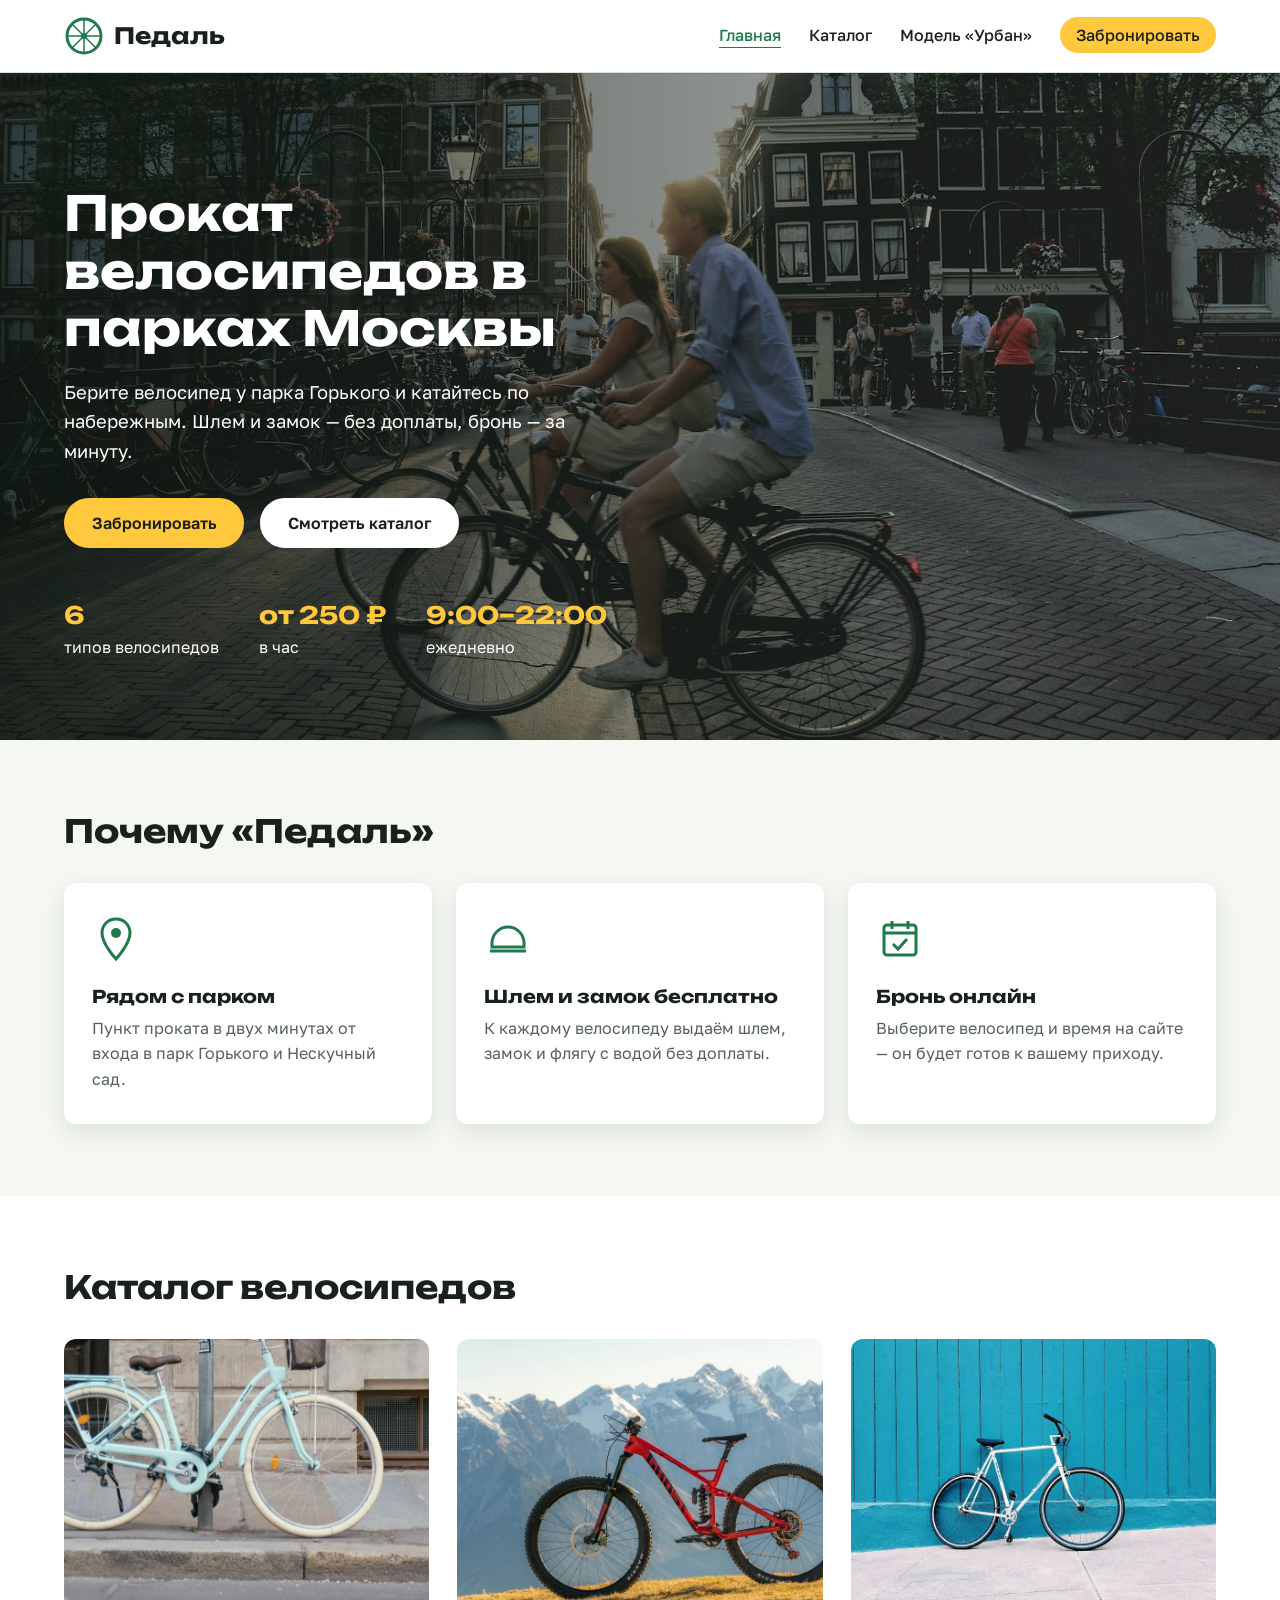
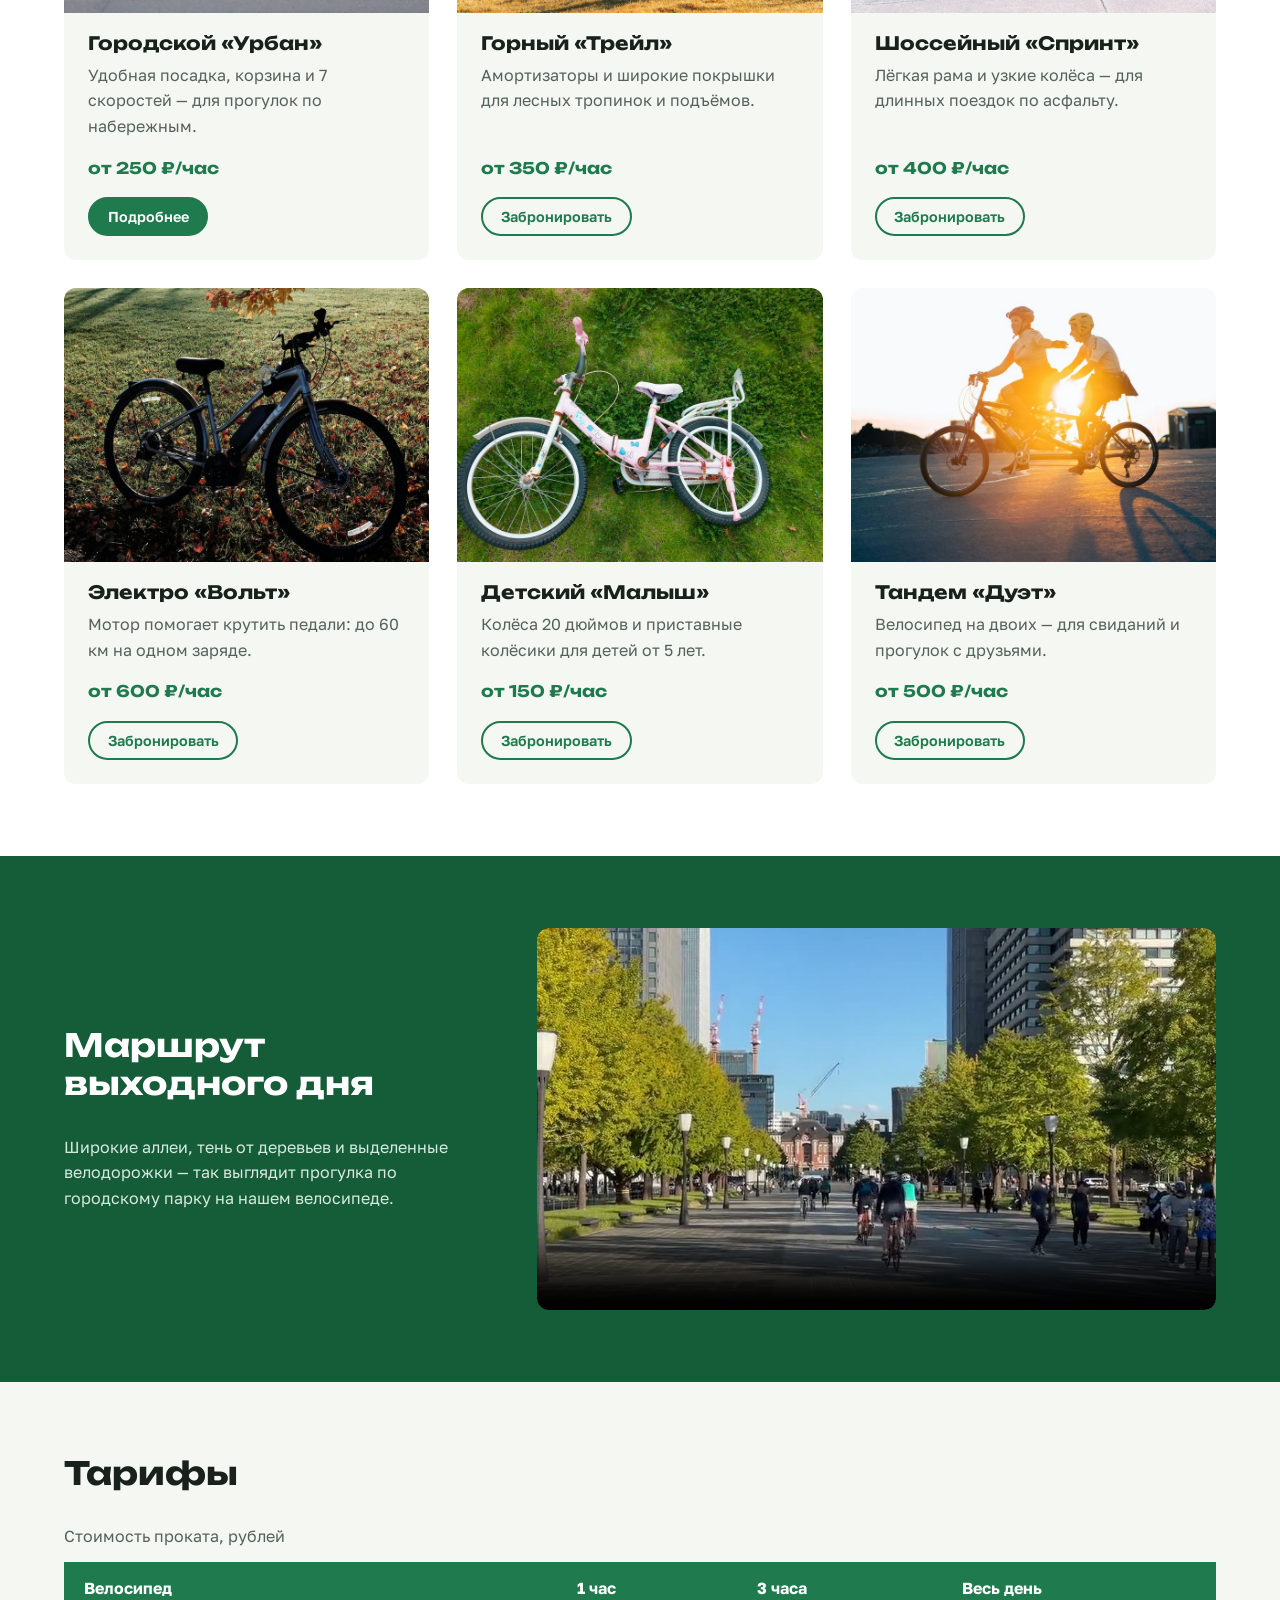
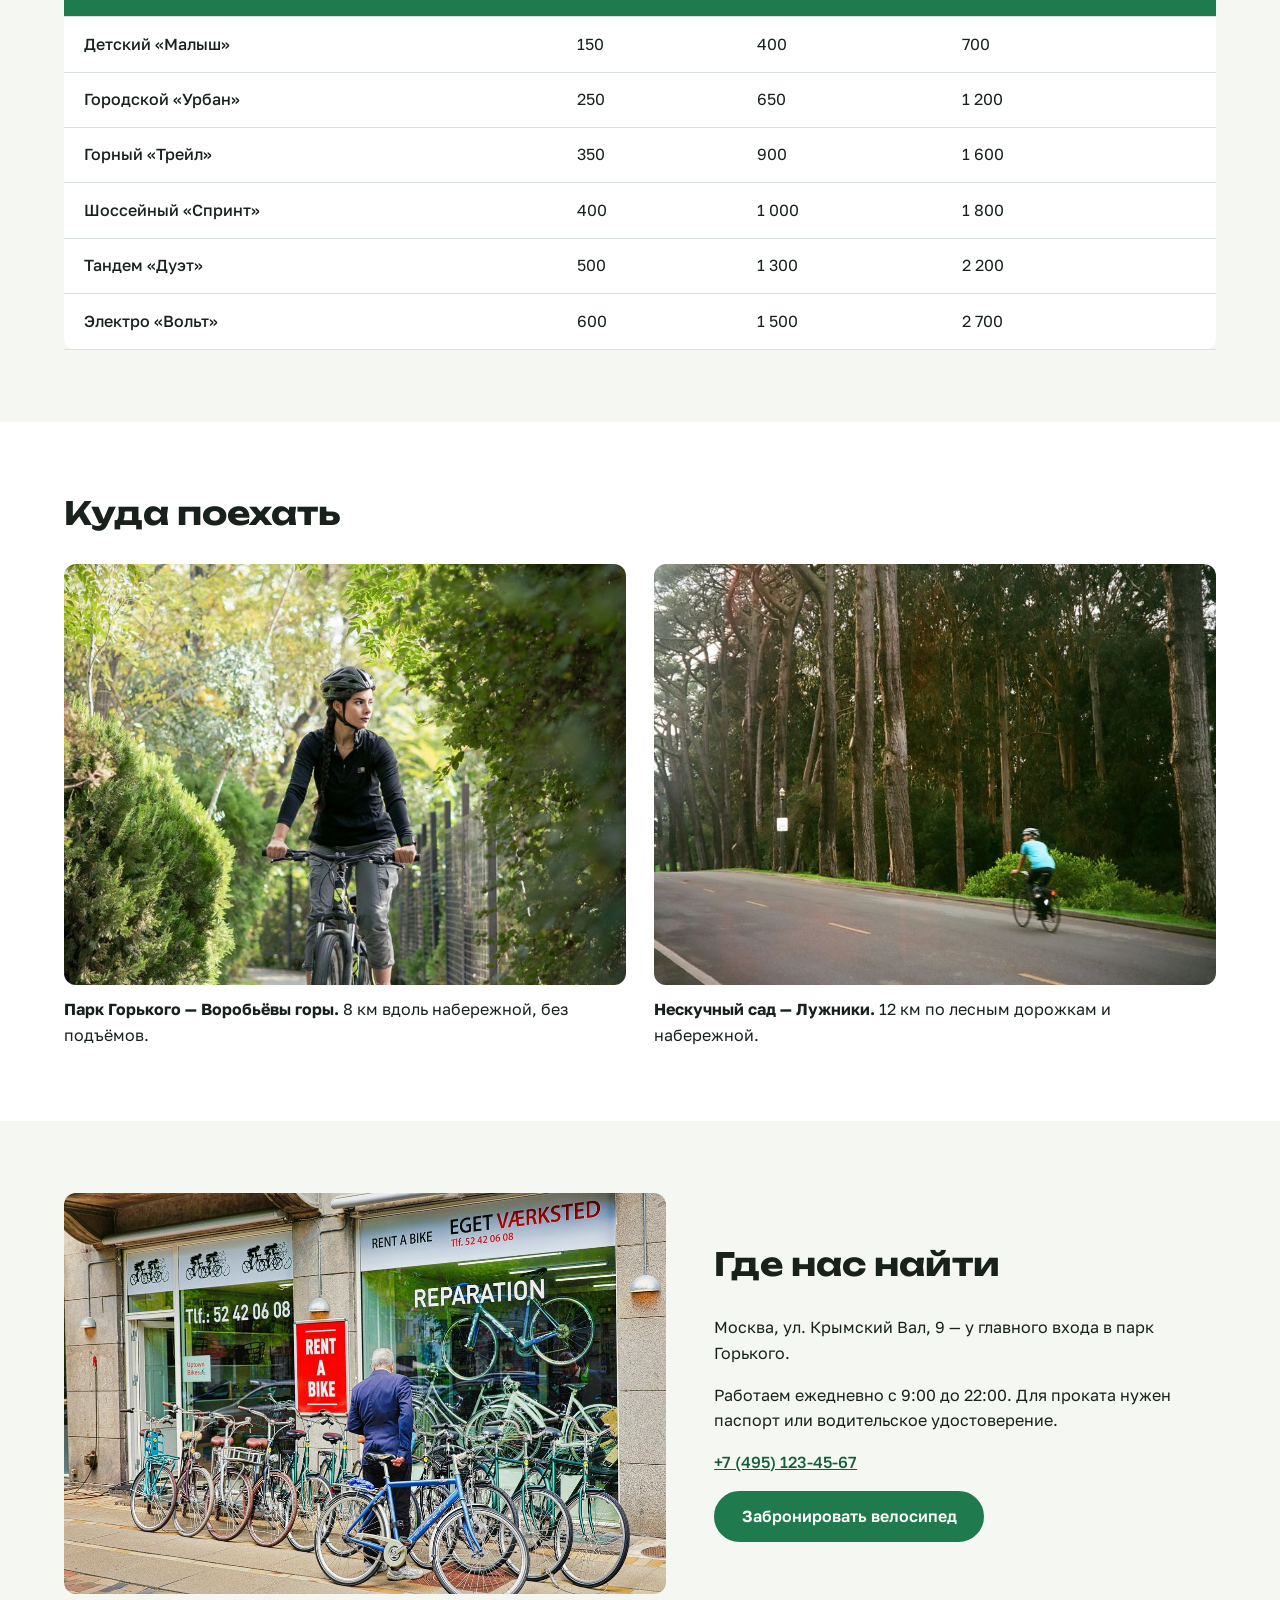
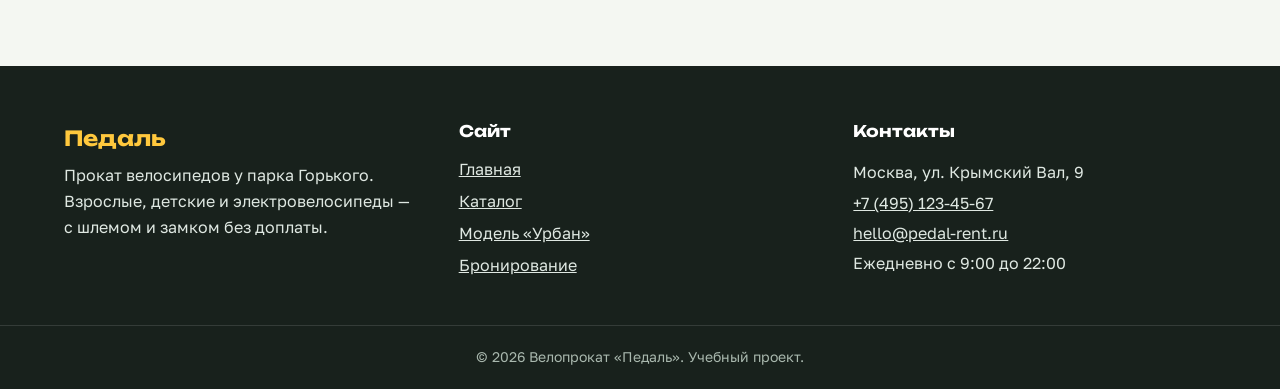
==== commit 6acfa42d: "Видео о маршруте выходного дня" ====
--- a/index.html
+++ b/index.html
@@ -155,6 +155,19 @@
       </div>
     </section>
 
+    <section class="section video-section" aria-labelledby="video-title">
+      <div class="container video-inner">
+        <div class="video-text">
+          <h2 class="section-title" id="video-title">Маршрут выходного дня</h2>
+          <p id="video-desc">Широкие аллеи, тень от деревьев и выделенные велодорожки — так выглядит прогулка по городскому парку на нашем велосипеде.</p>
+        </div>
+        <video class="video" controls muted loop playsinline preload="metadata" poster="video/ride-poster.jpg" width="960" height="540" aria-describedby="video-desc">
+          <source src="video/ride.mp4" type="video/mp4">
+          Ваш браузер не поддерживает видео. <a href="video/ride.mp4">Скачать видео</a>.
+        </video>
+      </div>
+    </section>
+
     <section class="section tariffs" aria-labelledby="tariffs-title">
       <div class="container">
         <h2 class="section-title" id="tariffs-title">Тарифы</h2>
--- a/css/style.css
+++ b/css/style.css
@@ -282,3 +282,470 @@
   color: #a9b8ae;
   border-top: 1px solid rgba(255, 255, 255, .12);
 }
+
+/* ---------- Преимущества ---------- */
+.advantages-list {
+  display: grid;
+  grid-template-columns: repeat(3, 1fr);
+  gap: 1.5rem;
+  margin: 0;
+  padding: 0;
+  list-style: none;
+}
+
+.advantage {
+  padding: 2rem 1.75rem;
+  background-color: var(--white);
+  border-radius: var(--radius);
+  box-shadow: var(--shadow);
+}
+
+.advantage-icon {
+  color: var(--green);
+}
+
+.advantage-title {
+  margin: 1rem 0 .5rem;
+  font-size: 1.1rem;
+}
+
+.advantage-text {
+  margin: 0;
+  color: var(--muted);
+}
+
+/* ---------- Каталог: сетка карточек ---------- */
+.catalog {
+  background-color: var(--white);
+}
+
+.catalog-grid {
+  display: grid;
+  grid-template-columns: repeat(3, 1fr);
+  gap: 1.75rem;
+  margin: 0;
+  padding: 0;
+  list-style: none;
+}
+
+.bike-card {
+  display: flex;
+  flex-direction: column;
+  height: 100%;
+  overflow: hidden;
+  background-color: var(--bg);
+  border-radius: var(--radius);
+}
+
+.bike-card-image {
+  width: 100%;
+  aspect-ratio: 4 / 3;
+  object-fit: cover;
+}
+
+.bike-card-body {
+  display: flex;
+  flex: 1;
+  flex-direction: column;
+  align-items: flex-start;
+  padding: 1.25rem 1.5rem 1.5rem;
+}
+
+.bike-card-title {
+  font-size: 1.15rem;
+}
+
+.bike-card-text {
+  flex: 1;
+  margin: .5rem 0 1rem;
+  color: var(--muted);
+}
+
+.bike-card-price {
+  margin: 0 0 1rem;
+  font-family: var(--font-head);
+  font-weight: 700;
+  color: var(--green);
+}
+
+/* ---------- Тарифы ---------- */
+.table-wrap {
+  overflow-x: auto;
+}
+
+.tariffs-table {
+  width: 100%;
+  border-collapse: collapse;
+  background-color: var(--white);
+  border-radius: var(--radius);
+}
+
+.tariffs-table caption {
+  margin-bottom: .75rem;
+  text-align: left;
+  color: var(--muted);
+}
+
+.tariffs-table th,
+.tariffs-table td {
+  padding: .9rem 1.25rem;
+  text-align: left;
+  border-bottom: 1px solid var(--line);
+}
+
+.tariffs-table thead th {
+  color: var(--white);
+  background-color: var(--green);
+}
+
+.tariffs-table tbody th {
+  font-weight: 500;
+}
+
+/* ---------- Маршруты ---------- */
+.routes {
+  background-color: var(--white);
+}
+
+.routes-grid {
+  display: grid;
+  grid-template-columns: repeat(2, 1fr);
+  gap: 1.75rem;
+}
+
+.route {
+  margin: 0;
+}
+
+.route img {
+  width: 100%;
+  aspect-ratio: 4 / 3;
+  object-fit: cover;
+  border-radius: var(--radius);
+}
+
+.route figcaption {
+  margin-top: .75rem;
+}
+
+/* ---------- Пункт проката ---------- */
+.point-inner {
+  display: grid;
+  grid-template-columns: 1.2fr 1fr;
+  align-items: center;
+  gap: 3rem;
+}
+
+.point-image {
+  width: 100%;
+  border-radius: var(--radius);
+}
+
+.point-info p {
+  margin: 0 0 1rem;
+}
+
+/* ---------- Внутренние страницы ---------- */
+.page {
+  padding-top: 2rem;
+  padding-bottom: 4.5rem;
+}
+
+.page-title {
+  margin: 0 0 1.5rem;
+  font-size: 2.25rem;
+}
+
+.page-lead {
+  max-width: 44rem;
+  margin: 0 0 2rem;
+  color: var(--muted);
+}
+
+.block-title {
+  margin: 2rem 0 1rem;
+  font-size: 1.2rem;
+}
+
+/* ---------- Хлебные крошки ---------- */
+.breadcrumbs-list {
+  display: flex;
+  flex-wrap: wrap;
+  gap: .5rem;
+  margin: 0 0 1.5rem;
+  padding: 0;
+  font-size: .9rem;
+  color: var(--muted);
+  list-style: none;
+}
+
+.breadcrumbs-list li + li::before {
+  content: '/';
+  margin-right: .5rem;
+}
+
+/* ---------- Страница модели ---------- */
+.bike-layout {
+  display: grid;
+  grid-template-columns: 1.3fr 1fr;
+  align-items: start;
+  gap: 3rem;
+}
+
+.gallery {
+  display: grid;
+  grid-template-columns: 1fr 1fr;
+  gap: 1rem;
+}
+
+.gallery figure {
+  margin: 0;
+}
+
+.gallery-main {
+  grid-column: 1 / -1;
+}
+
+.gallery img {
+  width: 100%;
+  aspect-ratio: 4 / 3;
+  object-fit: cover;
+  border-radius: var(--radius);
+}
+
+.gallery figcaption {
+  margin-top: .4rem;
+  font-size: .9rem;
+  color: var(--muted);
+}
+
+.bike-price {
+  margin: 0 0 1rem;
+  font-size: 1.25rem;
+}
+
+.bike-price b {
+  font-family: var(--font-head);
+  font-size: 2rem;
+  color: var(--green);
+}
+
+.specs {
+  margin: 0;
+}
+
+.spec {
+  display: flex;
+  justify-content: space-between;
+  gap: 1rem;
+  padding: .6rem 0;
+  border-bottom: 1px solid var(--line);
+}
+
+.spec dt {
+  color: var(--muted);
+}
+
+.spec dd {
+  margin: 0;
+  font-weight: 500;
+  text-align: right;
+}
+
+.included {
+  margin: 0 0 2rem;
+  padding-left: 1.25rem;
+}
+
+.helmet {
+  display: grid;
+  grid-template-columns: 22rem 1fr;
+  align-items: center;
+  gap: 2.5rem;
+  margin-top: 4rem;
+  padding: 2rem;
+  background-color: var(--white);
+  border-radius: var(--radius);
+}
+
+.helmet-image {
+  border-radius: var(--radius);
+}
+
+/* ---------- Форма бронирования ---------- */
+.booking-layout {
+  display: grid;
+  grid-template-columns: 1.4fr 1fr;
+  align-items: start;
+  gap: 3rem;
+}
+
+.form-group {
+  margin: 0 0 1.5rem;
+  padding: 1.5rem 1.75rem;
+  background-color: var(--white);
+  border: 1px solid var(--line);
+  border-radius: var(--radius);
+}
+
+.form-legend {
+  padding: 0 .5rem;
+  font-family: var(--font-head);
+  font-weight: 700;
+}
+
+.form-subgroup {
+  margin: 0;
+  padding: 0;
+  border: 0;
+}
+
+.form-label {
+  display: block;
+  margin: 1rem 0 .35rem;
+  padding: 0;
+  font-weight: 600;
+}
+
+.required {
+  color: #b3261e;
+}
+
+.form-input {
+  width: 100%;
+  min-height: 3rem;
+  padding: .6rem .9rem;
+  font-family: inherit;
+  font-size: 1rem;
+  color: var(--ink);
+  background-color: var(--white);
+  border: 1.5px solid #b9c6bd;
+  border-radius: .5rem;
+}
+
+.form-textarea {
+  resize: vertical;
+}
+
+.form-hint {
+  margin: .3rem 0 0;
+  font-size: .85rem;
+  color: var(--muted);
+}
+
+.form-row {
+  display: flex;
+  gap: 1rem;
+}
+
+.form-field {
+  flex: 1;
+}
+
+.choice-list {
+  display: flex;
+  flex-wrap: wrap;
+  gap: .75rem 1.5rem;
+  margin: .5rem 0 0;
+  padding: 0;
+  list-style: none;
+}
+
+.choice-list li,
+.consent {
+  display: flex;
+  align-items: center;
+  gap: .5rem;
+}
+
+.choice-list input,
+.consent input {
+  width: 1.2rem;
+  height: 1.2rem;
+  accent-color: var(--green);
+}
+
+.consent {
+  margin: 0 0 1.5rem;
+}
+
+.form-buttons {
+  display: flex;
+  flex-wrap: wrap;
+  gap: 1rem;
+}
+
+/* Неверно заполненное поле подсвечивается, когда пользователь ушёл из него */
+.form-input:invalid:not(:focus):not(:placeholder-shown) {
+  border-color: #b3261e;
+}
+
+.booking-image {
+  border-radius: var(--radius);
+}
+
+.steps {
+  margin: 1.5rem 0 0;
+  padding-left: 1.25rem;
+}
+
+.steps li {
+  margin-bottom: .5rem;
+}
+
+/* ---------- Страница «Спасибо» ---------- */
+.thanks {
+  display: flex;
+  justify-content: center;
+}
+
+.thanks-card {
+  max-width: 34rem;
+  margin: 2rem 0;
+  padding: 3rem 2.5rem;
+  text-align: center;
+  background-color: var(--white);
+  border-radius: var(--radius);
+  box-shadow: var(--shadow);
+}
+
+.thanks-icon {
+  margin: 0 auto 1.5rem;
+}
+
+.thanks-circle {
+  stroke: var(--green);
+}
+
+.thanks-check {
+  stroke: var(--green);
+}
+
+.thanks-card .hero-buttons {
+  justify-content: center;
+  margin-top: 1.5rem;
+}
+
+/* ---------- Видео ---------- */
+.video-section {
+  color: var(--white);
+  background-color: var(--green-dark);
+}
+
+.video-inner {
+  display: grid;
+  grid-template-columns: 1fr 1.6fr;
+  align-items: center;
+  gap: 3rem;
+}
+
+.video-text p {
+  margin: 0;
+  color: #d8eadf;
+}
+
+.video {
+  width: 100%;
+  border-radius: var(--radius);
+  background-color: #000;
+}
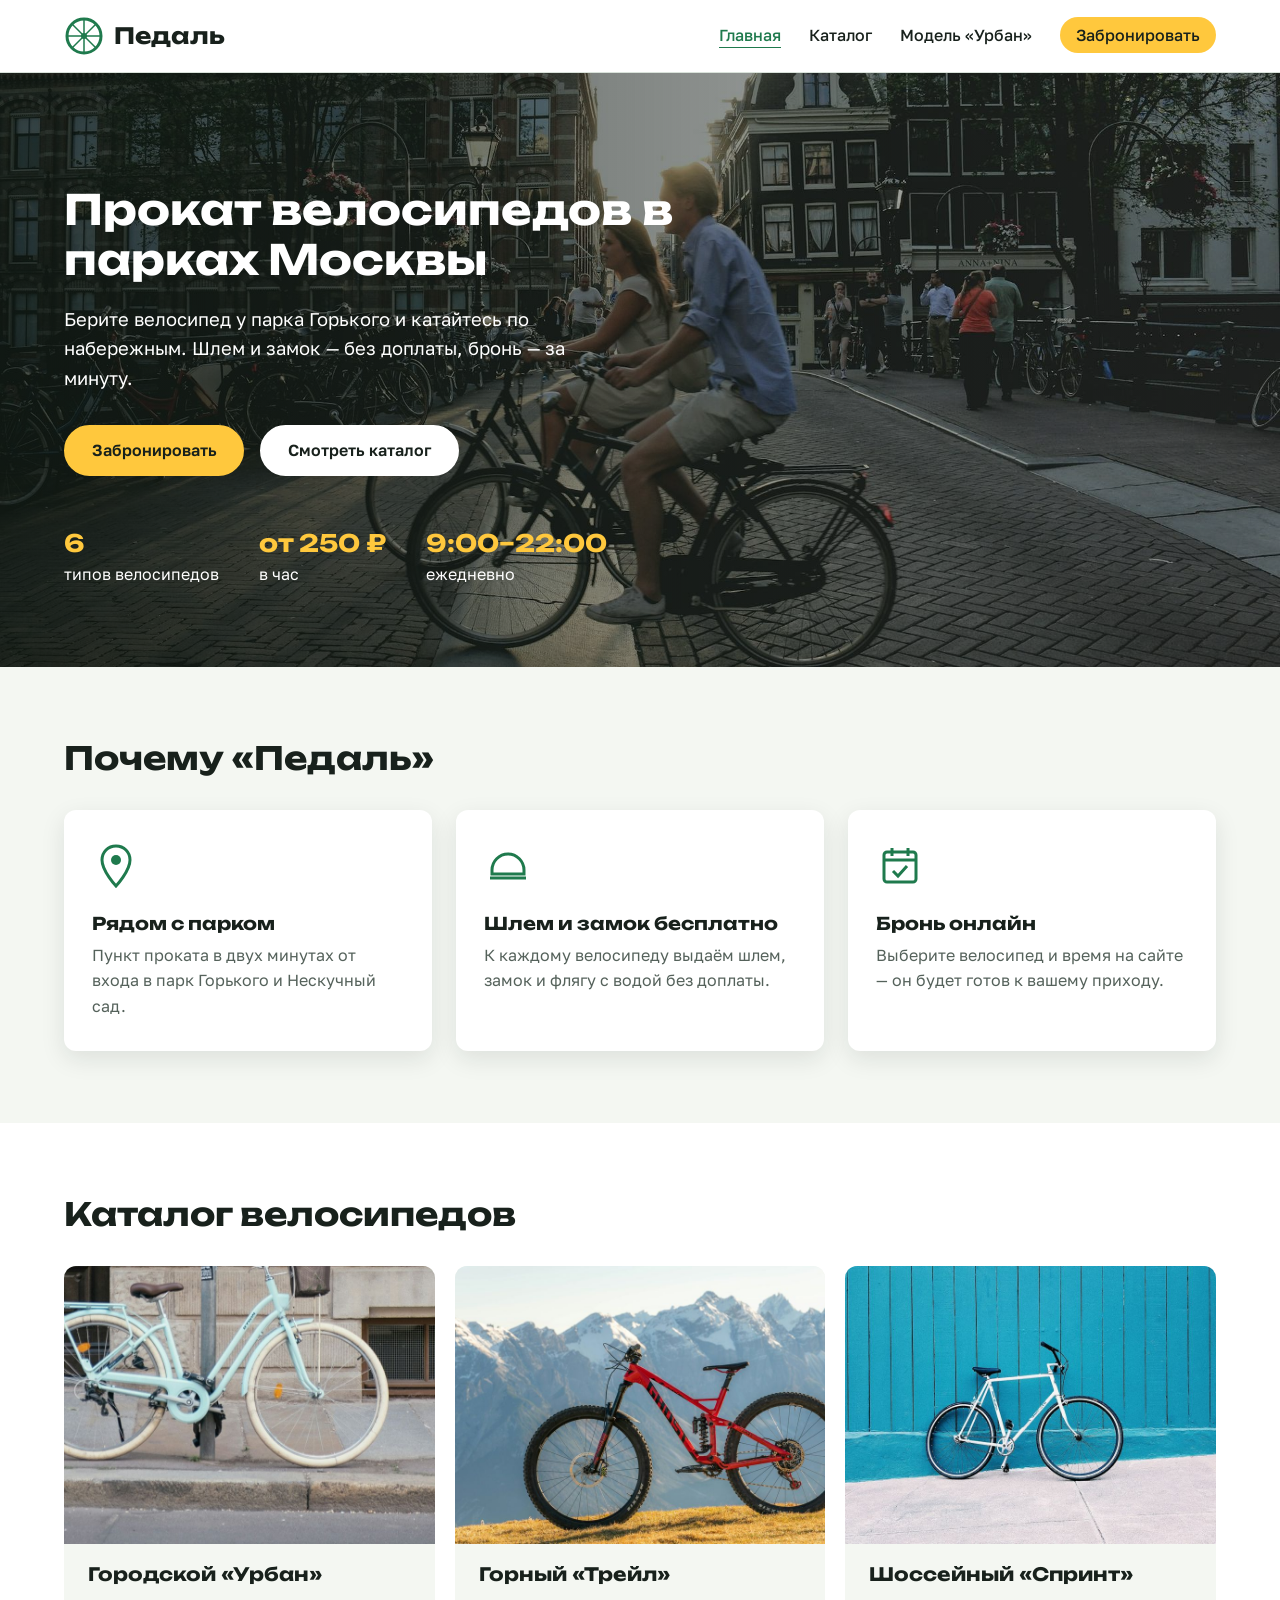
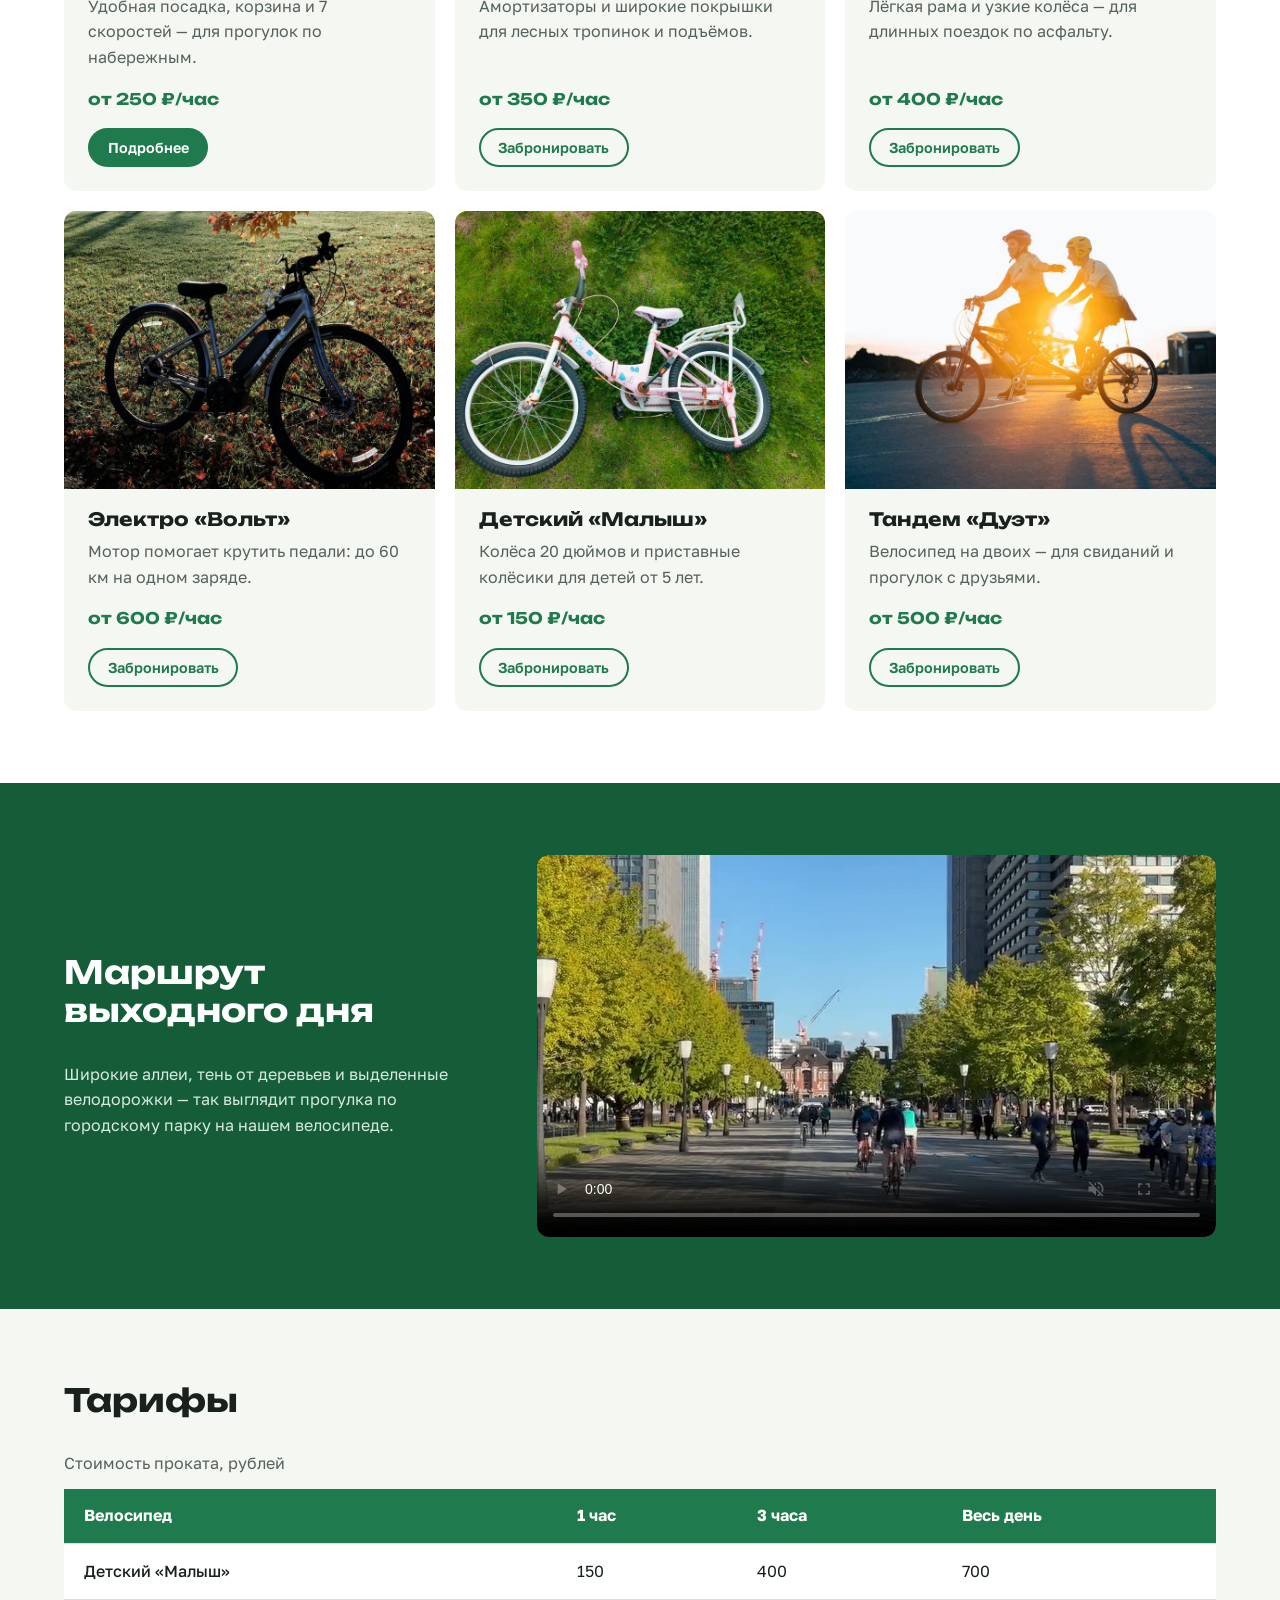
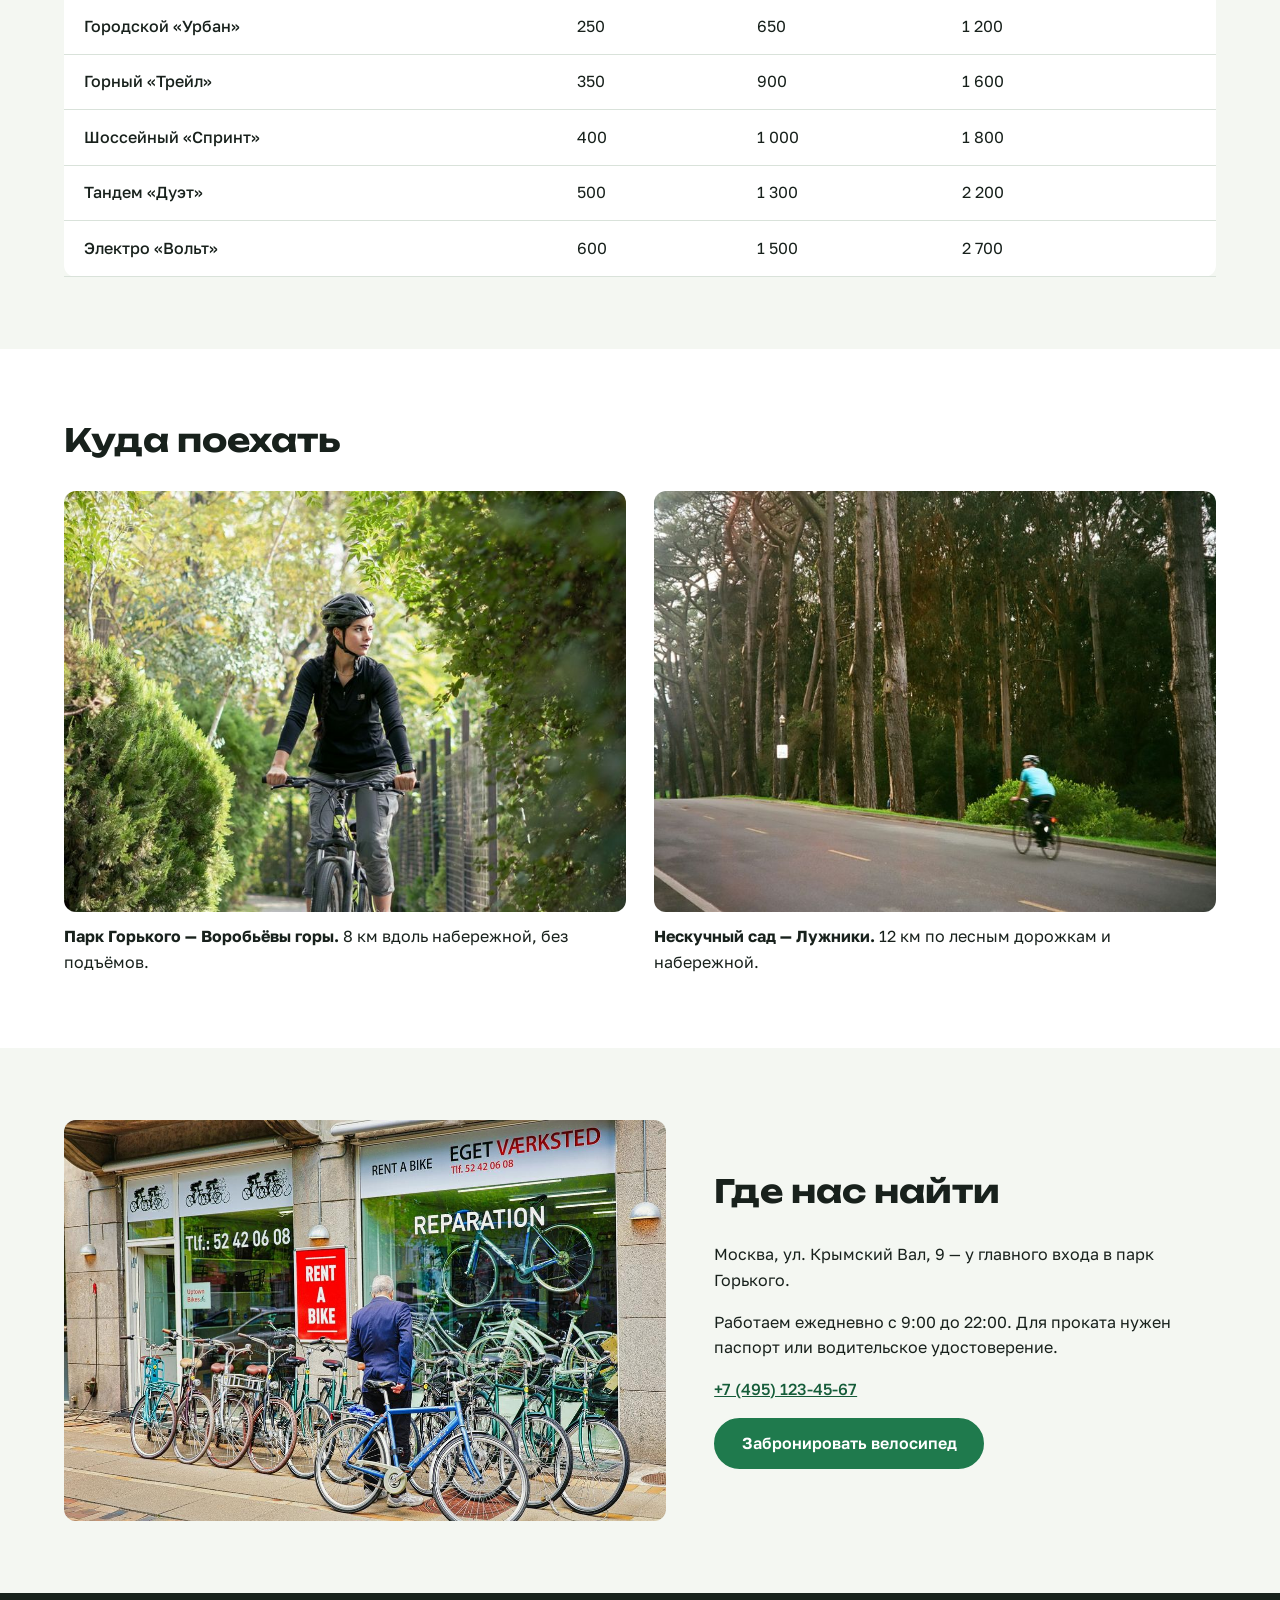
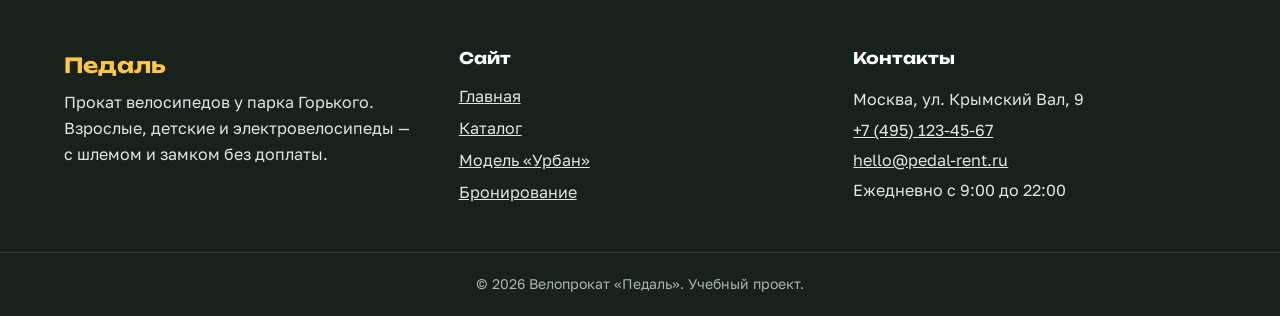
==== commit cbd39eb5: "Доступность: skip-link, рамка фокуса, режим высокой контрастности" ====
--- a/index.html
+++ b/index.html
@@ -11,6 +11,7 @@
   <link rel="stylesheet" href="css/style.css">
 </head>
 <body>
+  <a class="skip-link" href="#main">Перейти к содержимому</a>
   <header class="header">
     <div class="container header-inner">
       <a class="logo" href="index.html" aria-label="Педаль — на главную">
--- a/css/style.css
+++ b/css/style.css
@@ -749,3 +749,167 @@
   border-radius: var(--radius);
   background-color: #000;
 }
+
+/* ==========================================================================
+   Адаптивная вёрстка: три контрольные точки — 1280px, 900px и 600px
+   ========================================================================== */
+
+/* Ноутбук: до 1280px */
+@media (max-width: 1280px) {
+  .hero-title {
+    font-size: 2.6rem;
+  }
+
+  .catalog-grid {
+    gap: 1.25rem;
+  }
+
+  .bike-layout,
+  .booking-layout {
+    gap: 2rem;
+  }
+}
+
+/* Планшет: до 900px — каталог в две колонки, блоки друг под другом */
+@media (max-width: 900px) {
+  .hero {
+    padding: 5rem 0 4rem;
+  }
+
+  .hero-title {
+    font-size: 2.2rem;
+  }
+
+  .section-title {
+    font-size: 1.7rem;
+  }
+
+  .catalog-grid {
+    grid-template-columns: repeat(2, 1fr);
+  }
+
+  .advantage {
+    padding: 1.5rem 1.25rem;
+  }
+
+  .video-inner,
+  .point-inner,
+  .bike-layout,
+  .booking-layout {
+    grid-template-columns: 1fr;
+  }
+
+  .helmet {
+    grid-template-columns: 1fr;
+  }
+}
+
+/* Телефон: до 600px — всё в одну колонку, меню под логотипом */
+@media (max-width: 600px) {
+  .container {
+    padding: 0 1rem;
+  }
+
+  .header {
+    position: static;
+  }
+
+  .header-inner {
+    flex-direction: column;
+    align-items: flex-start;
+    gap: .75rem;
+    padding-top: .75rem;
+    padding-bottom: .75rem;
+  }
+
+  .nav-list {
+    gap: .5rem 1.1rem;
+    font-size: .95rem;
+  }
+
+  .hero {
+    padding: 3.5rem 0 3rem;
+  }
+
+  .hero-title {
+    font-size: 1.75rem;
+  }
+
+  .hero-text {
+    font-size: 1rem;
+  }
+
+  .hero-buttons .button {
+    width: 100%;
+  }
+
+  .section {
+    padding: 3rem 0;
+  }
+
+  .page-title {
+    font-size: 1.6rem;
+  }
+
+  .advantages-list,
+  .catalog-grid,
+  .routes-grid,
+  .gallery {
+    grid-template-columns: 1fr;
+  }
+
+  .form-row {
+    flex-direction: column;
+    gap: 0;
+  }
+
+  .form-group,
+  .helmet,
+  .thanks-card {
+    padding: 1.25rem;
+  }
+
+  .form-buttons .button {
+    width: 100%;
+  }
+}
+
+/* ==========================================================================
+   Доступность для людей с ограниченными возможностями
+   ========================================================================== */
+
+/* Ссылка «Перейти к содержимому»: видна только при переходе клавишей Tab */
+.skip-link {
+  position: absolute;
+  top: -10rem;
+  left: 1rem;
+  z-index: 100;
+  padding: .75rem 1.25rem;
+  font-weight: 600;
+  color: var(--ink);
+  background-color: var(--yellow);
+  border-radius: .5rem;
+}
+
+.skip-link:focus {
+  top: 1rem;
+}
+
+/* Хорошо заметная рамка фокуса для навигации с клавиатуры */
+a:focus-visible,
+button:focus-visible,
+input:focus-visible,
+select:focus-visible,
+textarea:focus-visible,
+video:focus-visible {
+  outline: 3px solid #0b57d0;
+  outline-offset: 3px;
+}
+
+/* Режим повышенной контрастности в системе */
+@media (prefers-contrast: more) {
+  :root {
+    --muted: #2c3530;
+    --line: #6b7a70;
+  }
+}
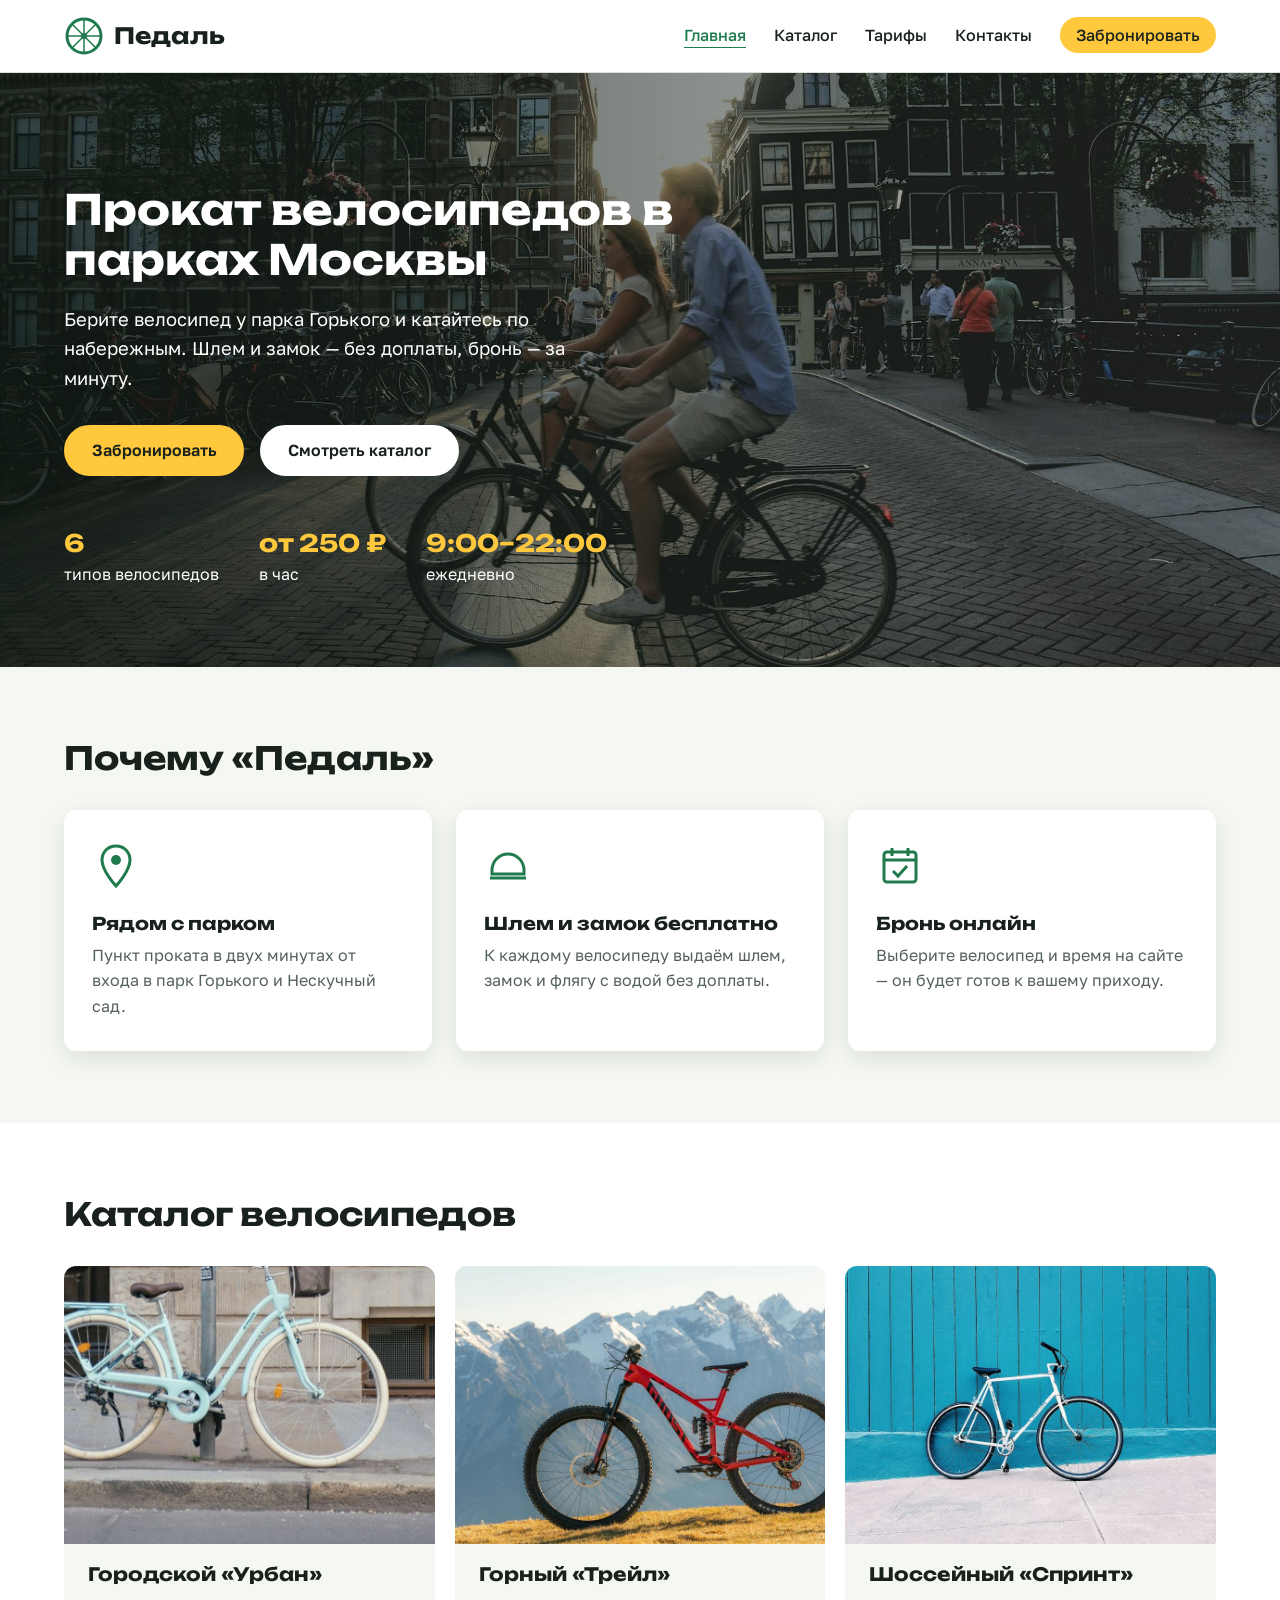
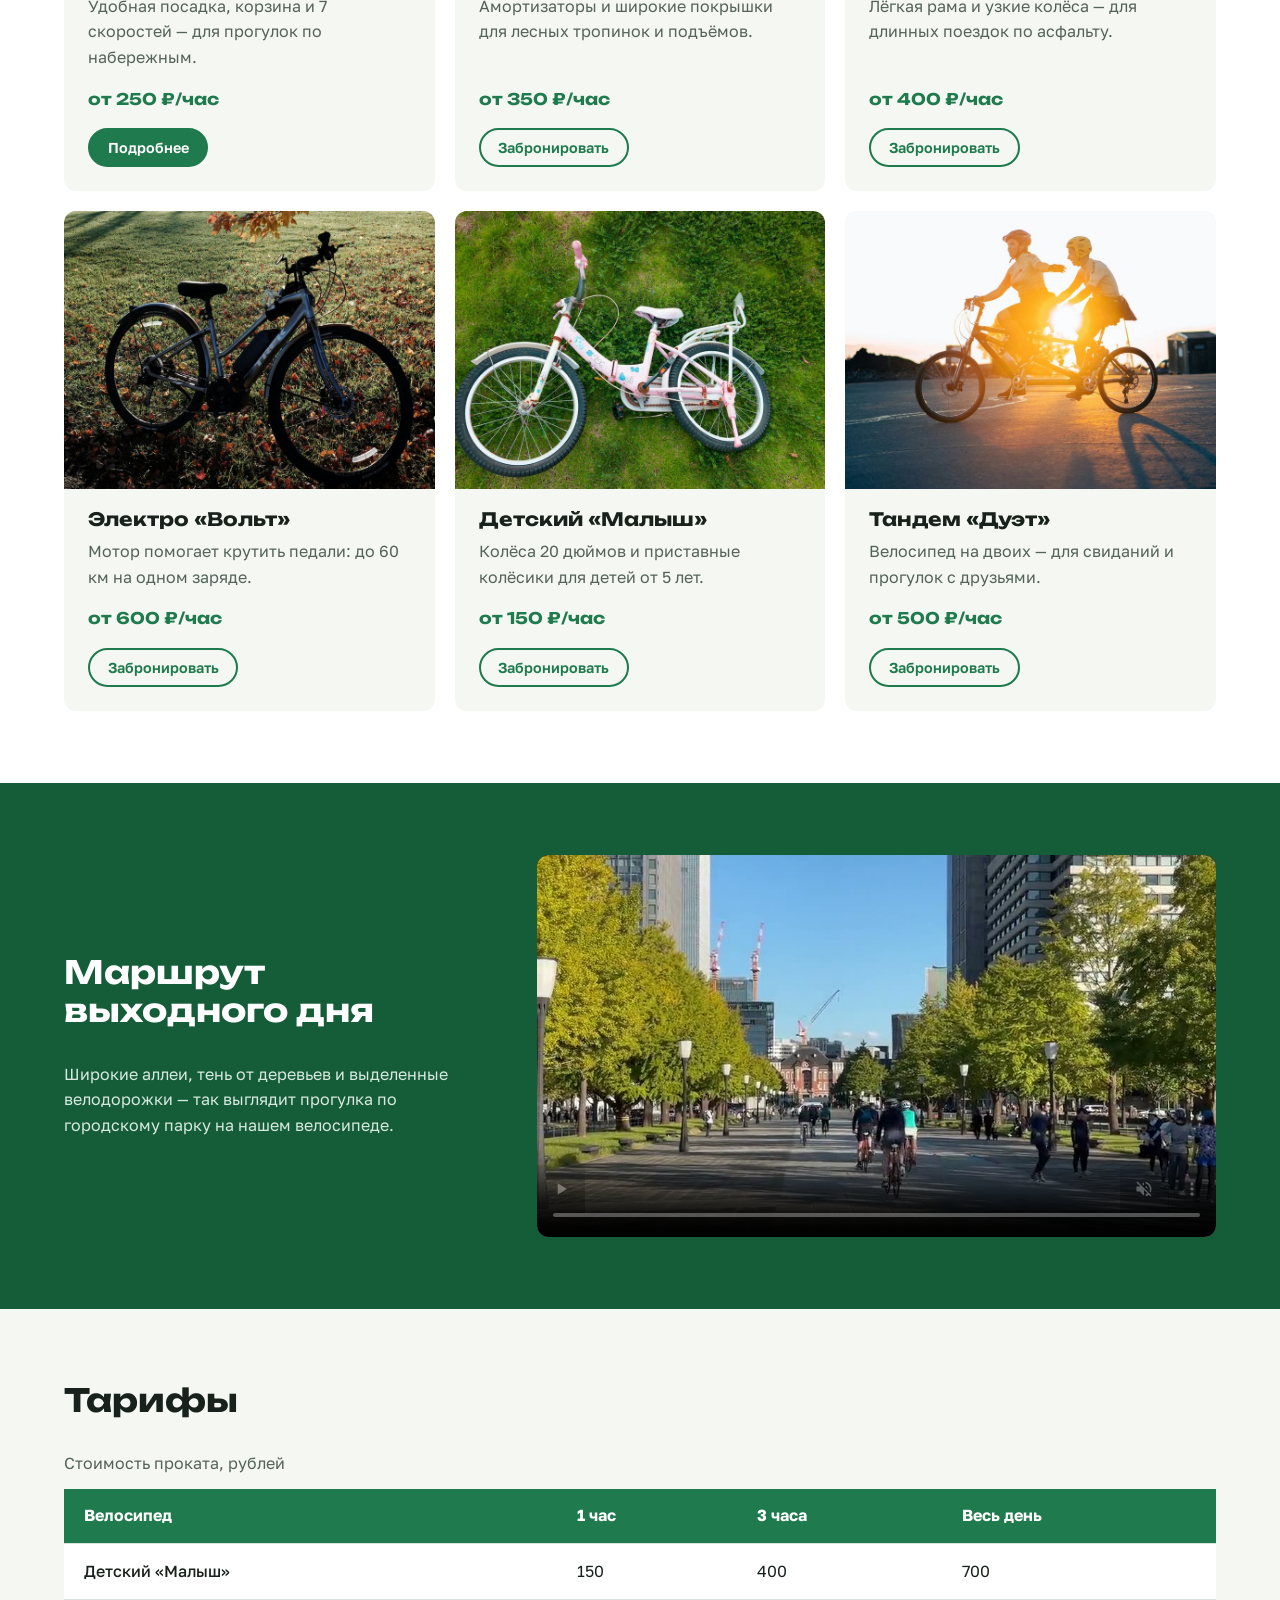
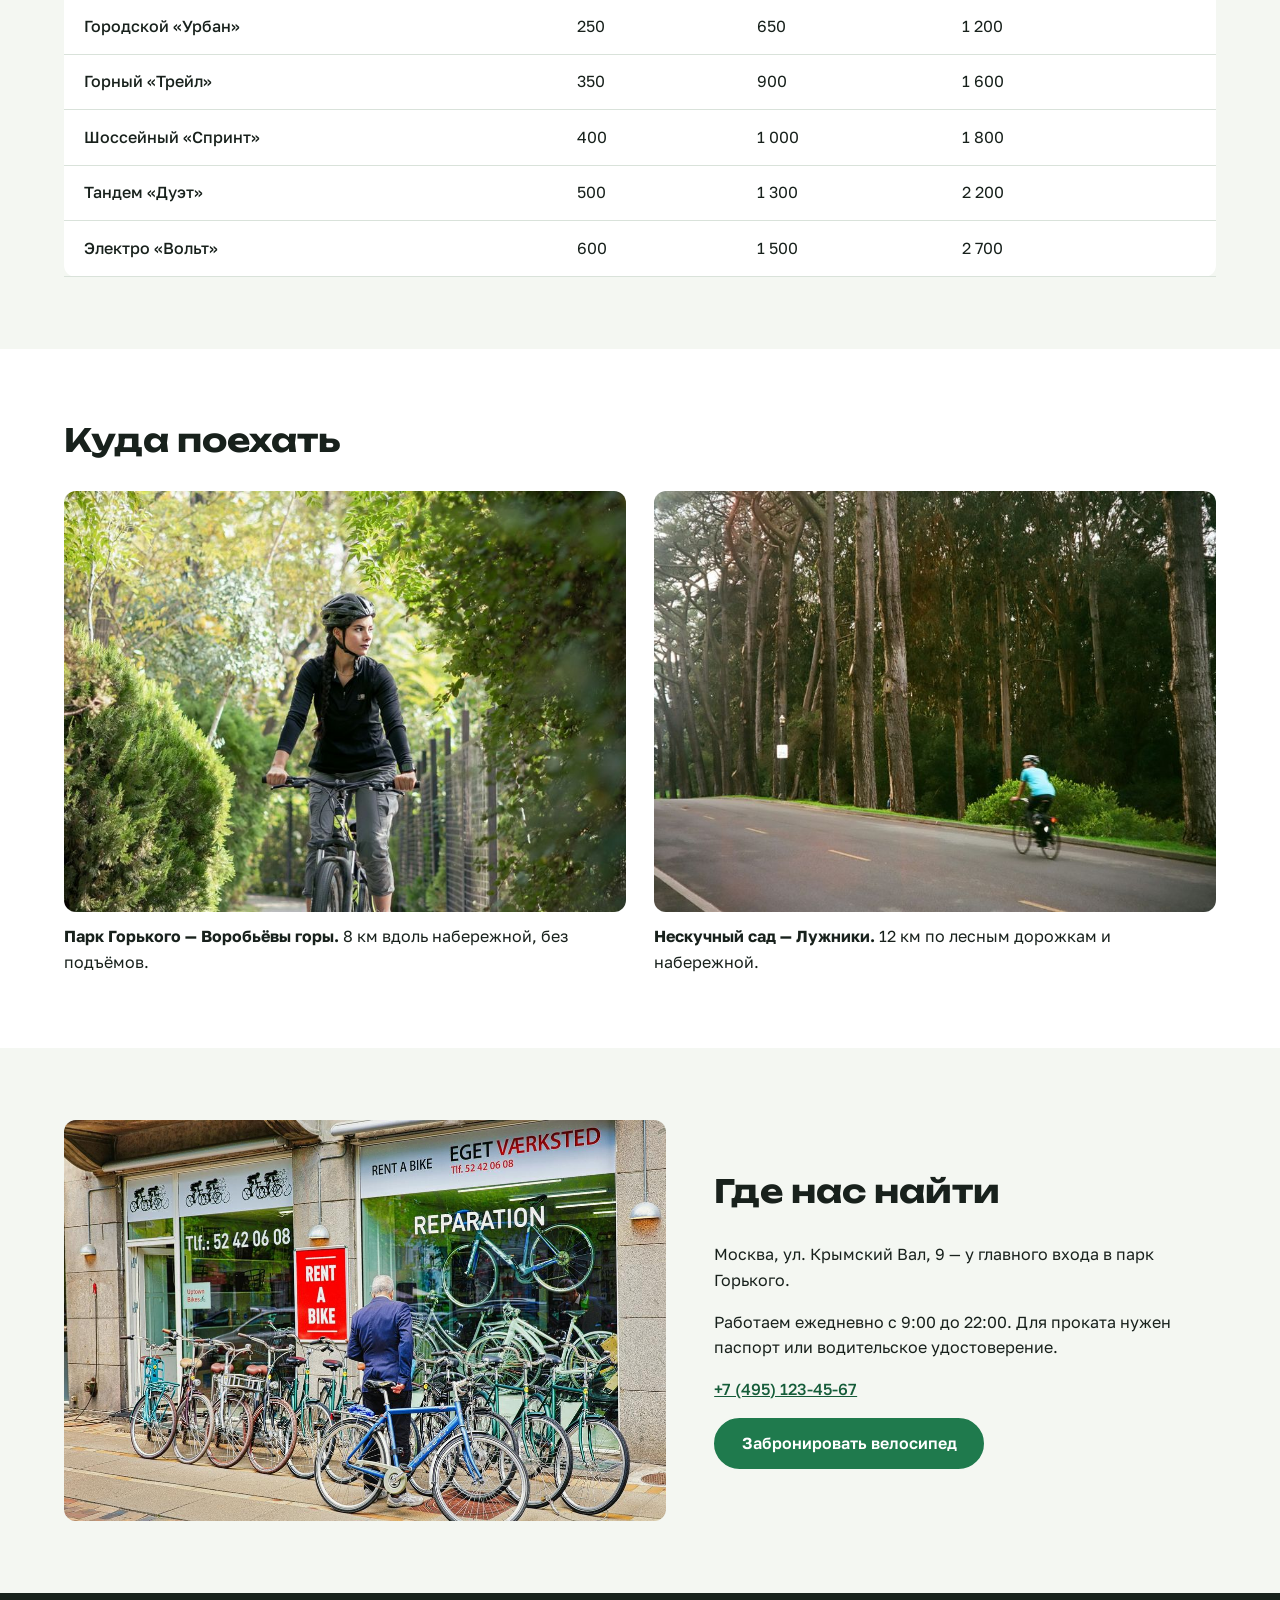
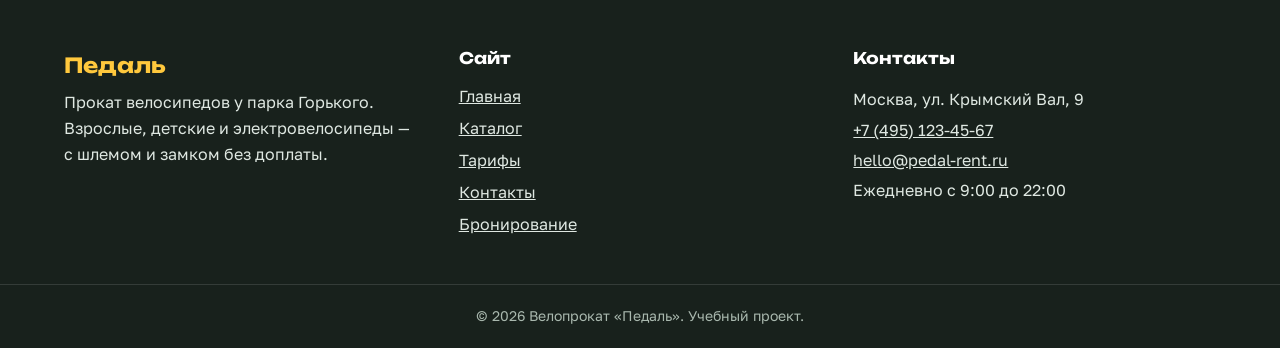
==== commit c252f30b: "Меню: «Каталог», «Тарифы», «Контакты» вместо ссылки на одну модель" ====
--- a/index.html
+++ b/index.html
@@ -26,7 +26,8 @@
         <ul class="nav-list">
           <li><a class="nav-link" href="index.html" aria-current="page">Главная</a></li>
           <li><a class="nav-link" href="index.html#catalog">Каталог</a></li>
-          <li><a class="nav-link" href="bike.html">Модель «Урбан»</a></li>
+          <li><a class="nav-link" href="index.html#tariffs">Тарифы</a></li>
+          <li><a class="nav-link" href="index.html#contacts">Контакты</a></li>
           <li><a class="nav-link nav-link-accent" href="booking.html">Забронировать</a></li>
         </ul>
       </nav>
@@ -169,7 +170,7 @@
       </div>
     </section>
 
-    <section class="section tariffs" aria-labelledby="tariffs-title">
+    <section class="section tariffs" id="tariffs" aria-labelledby="tariffs-title">
       <div class="container">
         <h2 class="section-title" id="tariffs-title">Тарифы</h2>
         <div class="table-wrap">
@@ -237,7 +238,8 @@
         <ul class="footer-list">
           <li><a class="footer-link" href="index.html">Главная</a></li>
           <li><a class="footer-link" href="index.html#catalog">Каталог</a></li>
-          <li><a class="footer-link" href="bike.html">Модель «Урбан»</a></li>
+          <li><a class="footer-link" href="index.html#tariffs">Тарифы</a></li>
+          <li><a class="footer-link" href="index.html#contacts">Контакты</a></li>
           <li><a class="footer-link" href="booking.html">Бронирование</a></li>
         </ul>
       </nav>
--- a/css/style.css
+++ b/css/style.css
@@ -107,7 +107,7 @@
   text-decoration: none;
 }
 
-.nav-link[aria-current='page'] {
+.nav-link[aria-current] {
   color: var(--green);
   text-decoration: underline;
   text-underline-offset: .35rem;
@@ -913,3 +913,151 @@
     --line: #6b7a70;
   }
 }
+
+/* ==========================================================================
+   Анимации
+   ========================================================================== */
+
+/* Плавное появление первого экрана снизу вверх */
+@keyframes fade-in-up {
+  from {
+    opacity: 0;
+    transform: translateY(1.75rem);
+  }
+
+  to {
+    opacity: 1;
+    transform: none;
+  }
+}
+
+.hero-title,
+.hero-text,
+.hero-buttons,
+.hero-facts {
+  animation: fade-in-up .8s ease both;
+}
+
+.hero-text {
+  animation-delay: .15s;
+}
+
+.hero-buttons {
+  animation-delay: .3s;
+}
+
+.hero-facts {
+  animation-delay: .45s;
+}
+
+/* Колесо в логотипе прокручивается при наведении */
+.logo-wheel {
+  transition: transform .8s ease;
+}
+
+.logo:hover .logo-wheel {
+  transform: rotate(360deg);
+}
+
+/* Кнопки и ссылки меняют цвет плавно */
+.button,
+.nav-link,
+.footer-link {
+  transition: background-color .25s ease, border-color .25s ease, color .25s ease, transform .25s ease;
+}
+
+.button:hover {
+  transform: translateY(-2px);
+}
+
+.button:not(.button-accent):not(.button-light):not(.button-outline):hover {
+  background-color: var(--green-dark);
+  border-color: var(--green-dark);
+}
+
+.button-accent:hover {
+  background-color: #ffb703;
+  border-color: #ffb703;
+}
+
+.button-outline:hover {
+  color: var(--white);
+  background-color: var(--green);
+}
+
+.nav-link:hover {
+  color: var(--green);
+}
+
+.nav-link-accent:hover {
+  color: var(--ink);
+  background-color: #ffb703;
+}
+
+.footer-link:hover {
+  color: var(--yellow);
+}
+
+/* Карточка каталога приподнимается, фото слегка увеличивается */
+.bike-card {
+  transition: transform .3s ease, box-shadow .3s ease;
+}
+
+.bike-card-image {
+  transition: transform .5s ease;
+}
+
+.bike-card:hover {
+  box-shadow: var(--shadow);
+  transform: translateY(-6px);
+}
+
+.bike-card:hover .bike-card-image {
+  transform: scale(1.06);
+}
+
+/* Галочка на странице «Спасибо» рисуется линией */
+@keyframes draw {
+  to {
+    stroke-dashoffset: 0;
+  }
+}
+
+@keyframes pop-in {
+  from {
+    opacity: 0;
+    transform: scale(.4);
+  }
+
+  to {
+    opacity: 1;
+    transform: scale(1);
+  }
+}
+
+.thanks-icon {
+  animation: pop-in .5s cubic-bezier(.34, 1.56, .64, 1) both;
+}
+
+.thanks-circle {
+  stroke-dasharray: 277;
+  stroke-dashoffset: 277;
+  animation: draw .8s ease .2s forwards;
+}
+
+.thanks-check {
+  stroke-dasharray: 70;
+  stroke-dashoffset: 70;
+  animation: draw .5s ease .9s forwards;
+}
+
+/* Если в системе включено «уменьшить движение» — анимации отключаются */
+@media (prefers-reduced-motion: reduce) {
+  *,
+  *::before,
+  *::after {
+    animation-duration: .01ms !important;
+    animation-delay: 0s !important;
+    transition-duration: .01ms !important;
+  }
+}
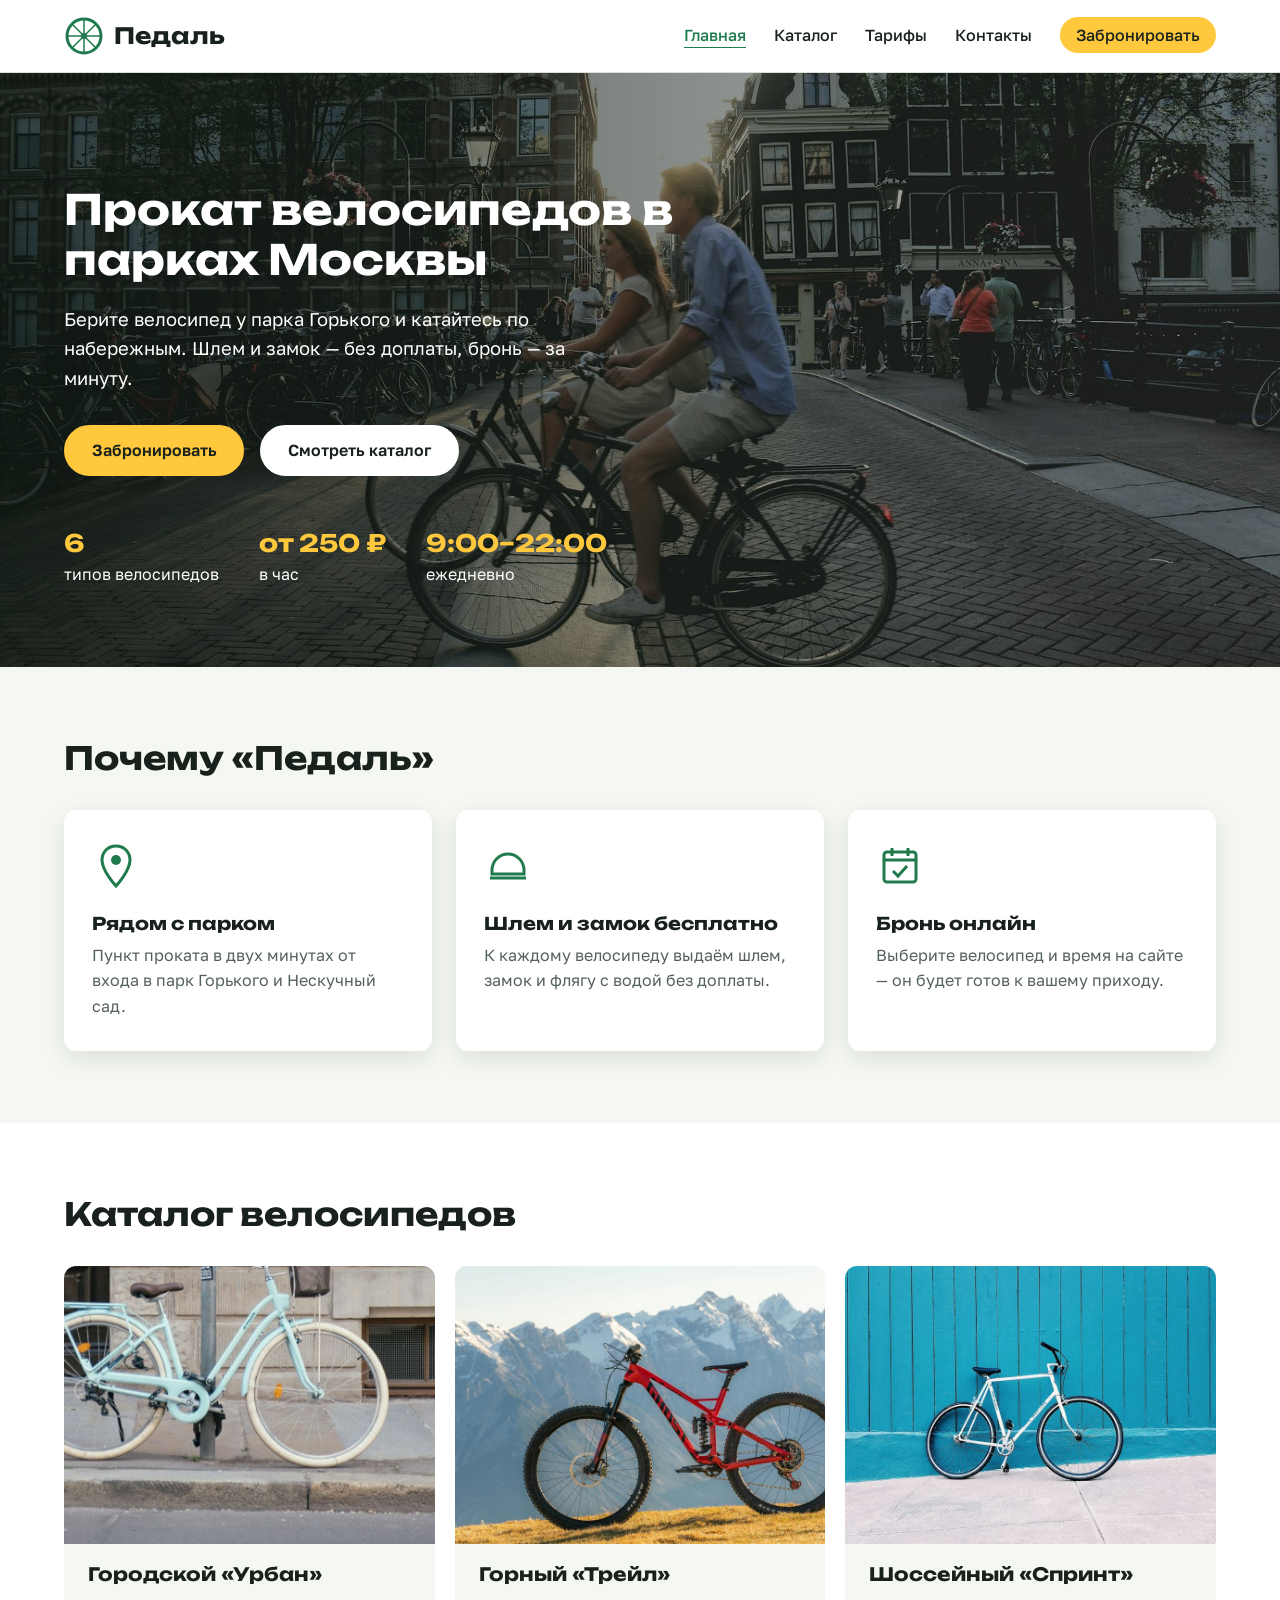
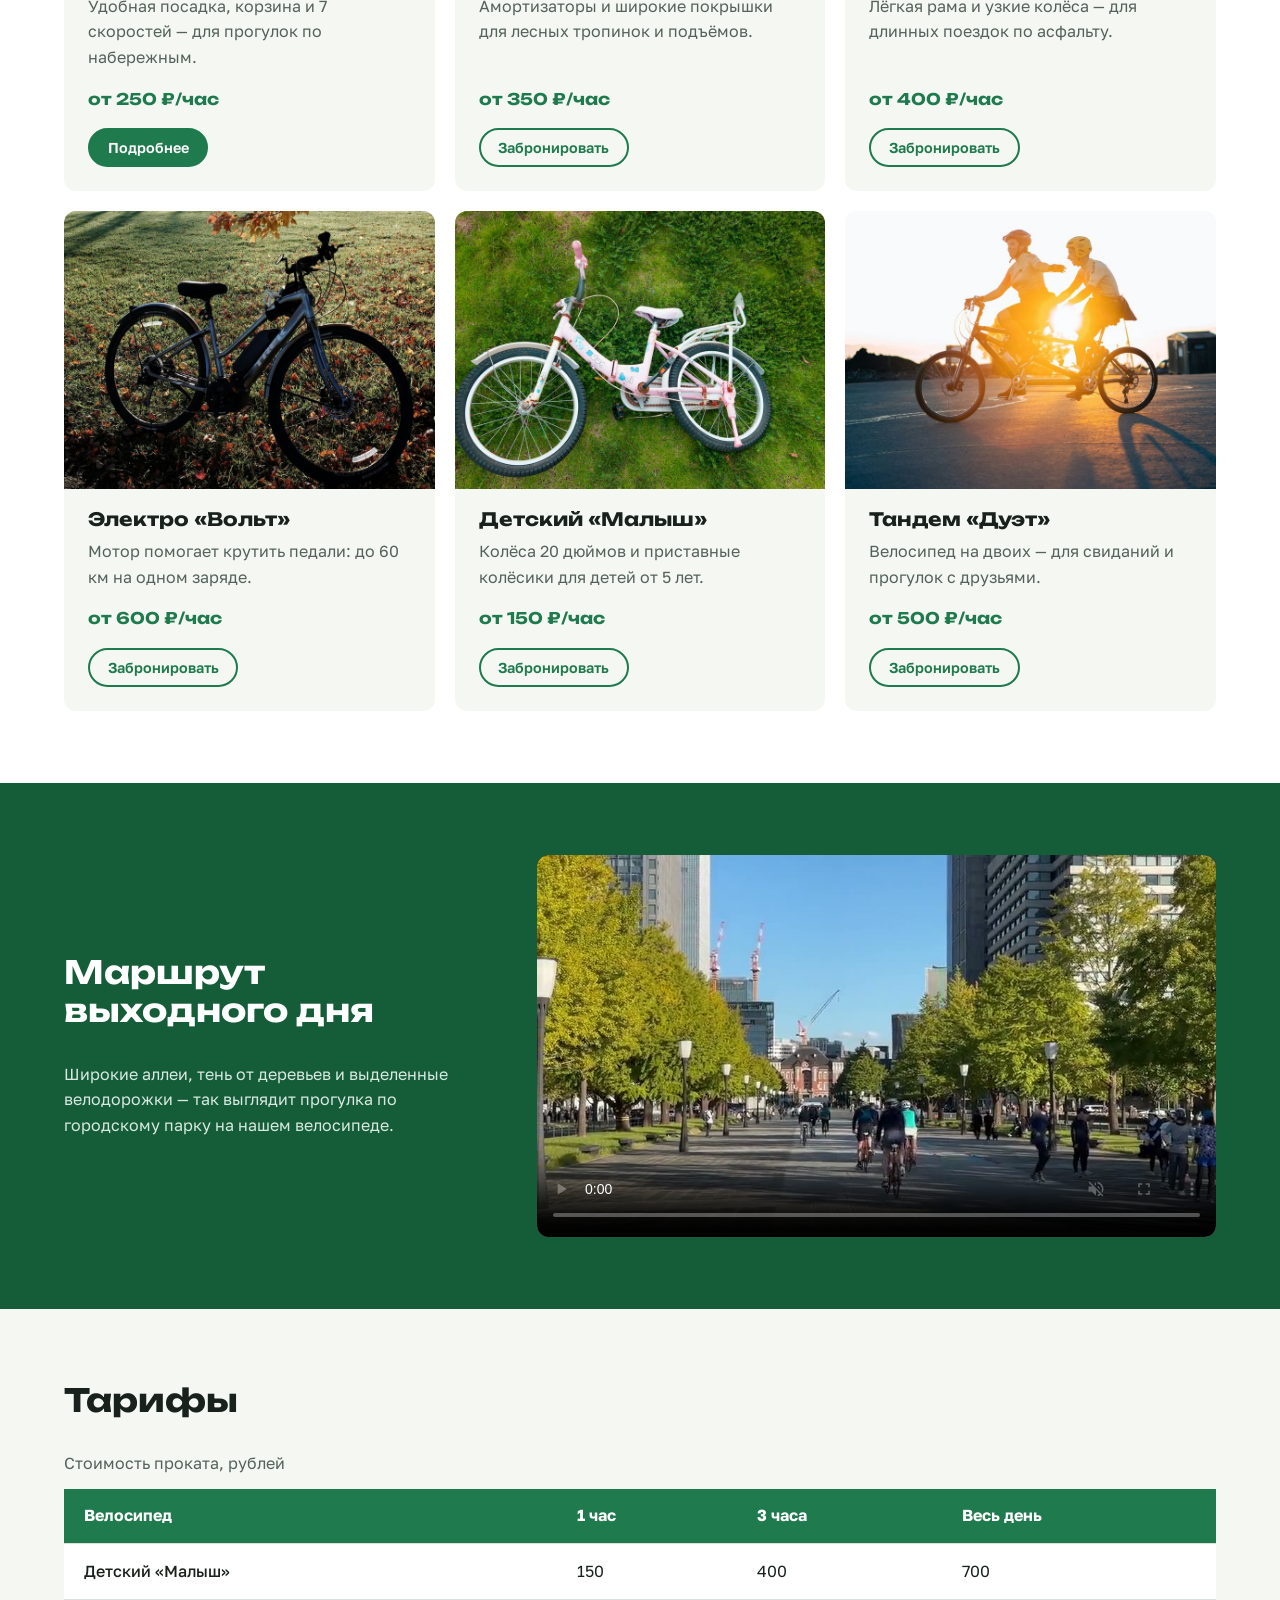
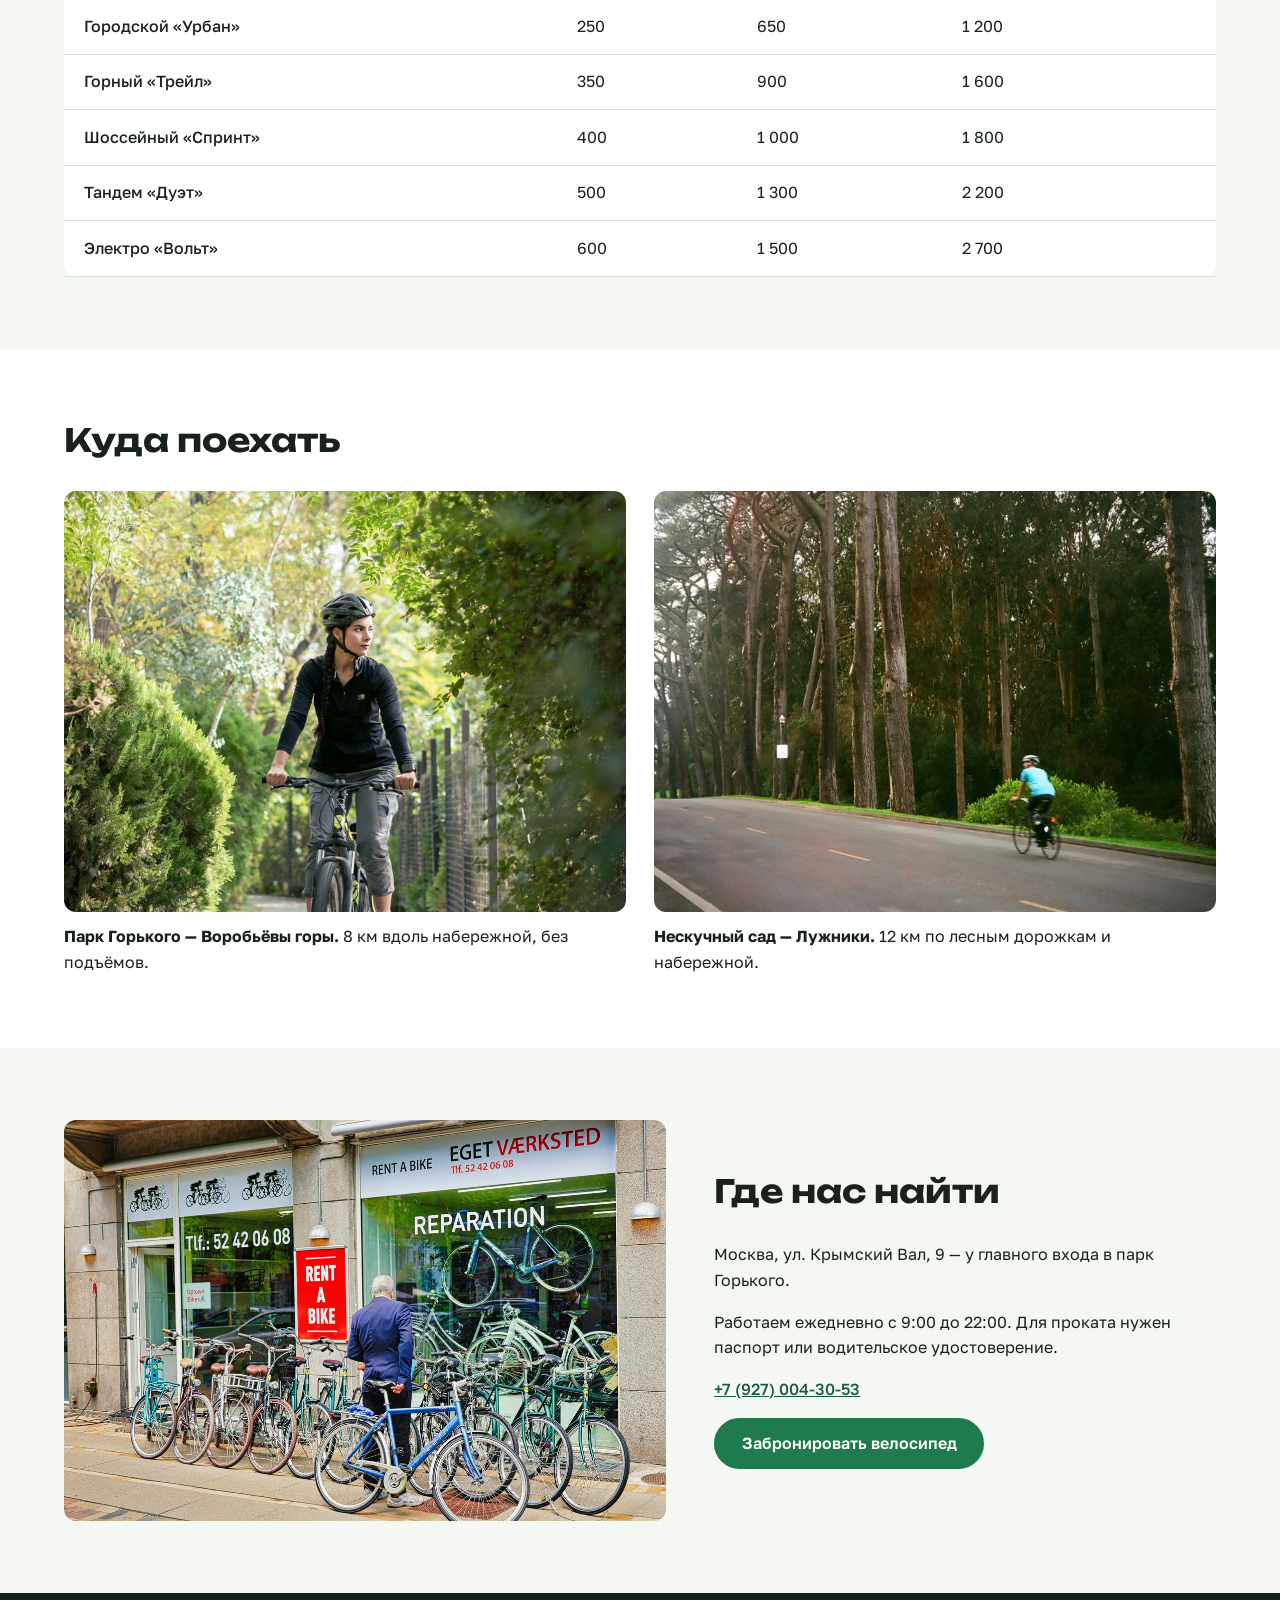
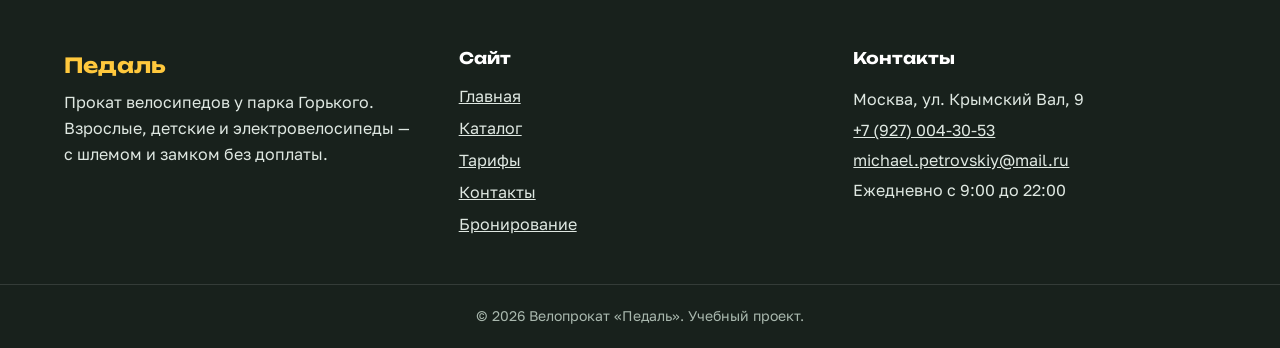
==== commit 27ba6c77: "Контакты: телефон +7 (927) 004-30-53 и почта michael.petrovskiy@mail.ru" ====
--- a/index.html
+++ b/index.html
@@ -220,7 +220,7 @@
           <h2 class="section-title" id="point-title">Где нас найти</h2>
           <p>Москва, ул. Крымский Вал, 9 — у главного входа в парк Горького.</p>
           <p>Работаем ежедневно с 9:00 до 22:00. Для проката нужен паспорт или водительское удостоверение.</p>
-          <p><a class="text-link" href="tel:+74951234567">+7 (495) 123-45-67</a></p>
+          <p><a class="text-link" href="tel:+79270043053">+7 (927) 004-30-53</a></p>
           <a class="button" href="booking.html">Забронировать велосипед</a>
         </div>
       </div>
@@ -247,8 +247,8 @@
         <h2 class="footer-title">Контакты</h2>
         <address class="footer-address">
           Москва, ул. Крымский Вал, 9<br>
-          <a class="footer-link" href="tel:+74951234567">+7 (495) 123-45-67</a><br>
-          <a class="footer-link" href="mailto:hello@pedal-rent.ru">hello@pedal-rent.ru</a><br>
+          <a class="footer-link" href="tel:+79270043053">+7 (927) 004-30-53</a><br>
+          <a class="footer-link" href="mailto:michael.petrovskiy@mail.ru">michael.petrovskiy@mail.ru</a><br>
           Ежедневно с 9:00 до 22:00
         </address>
       </div>
